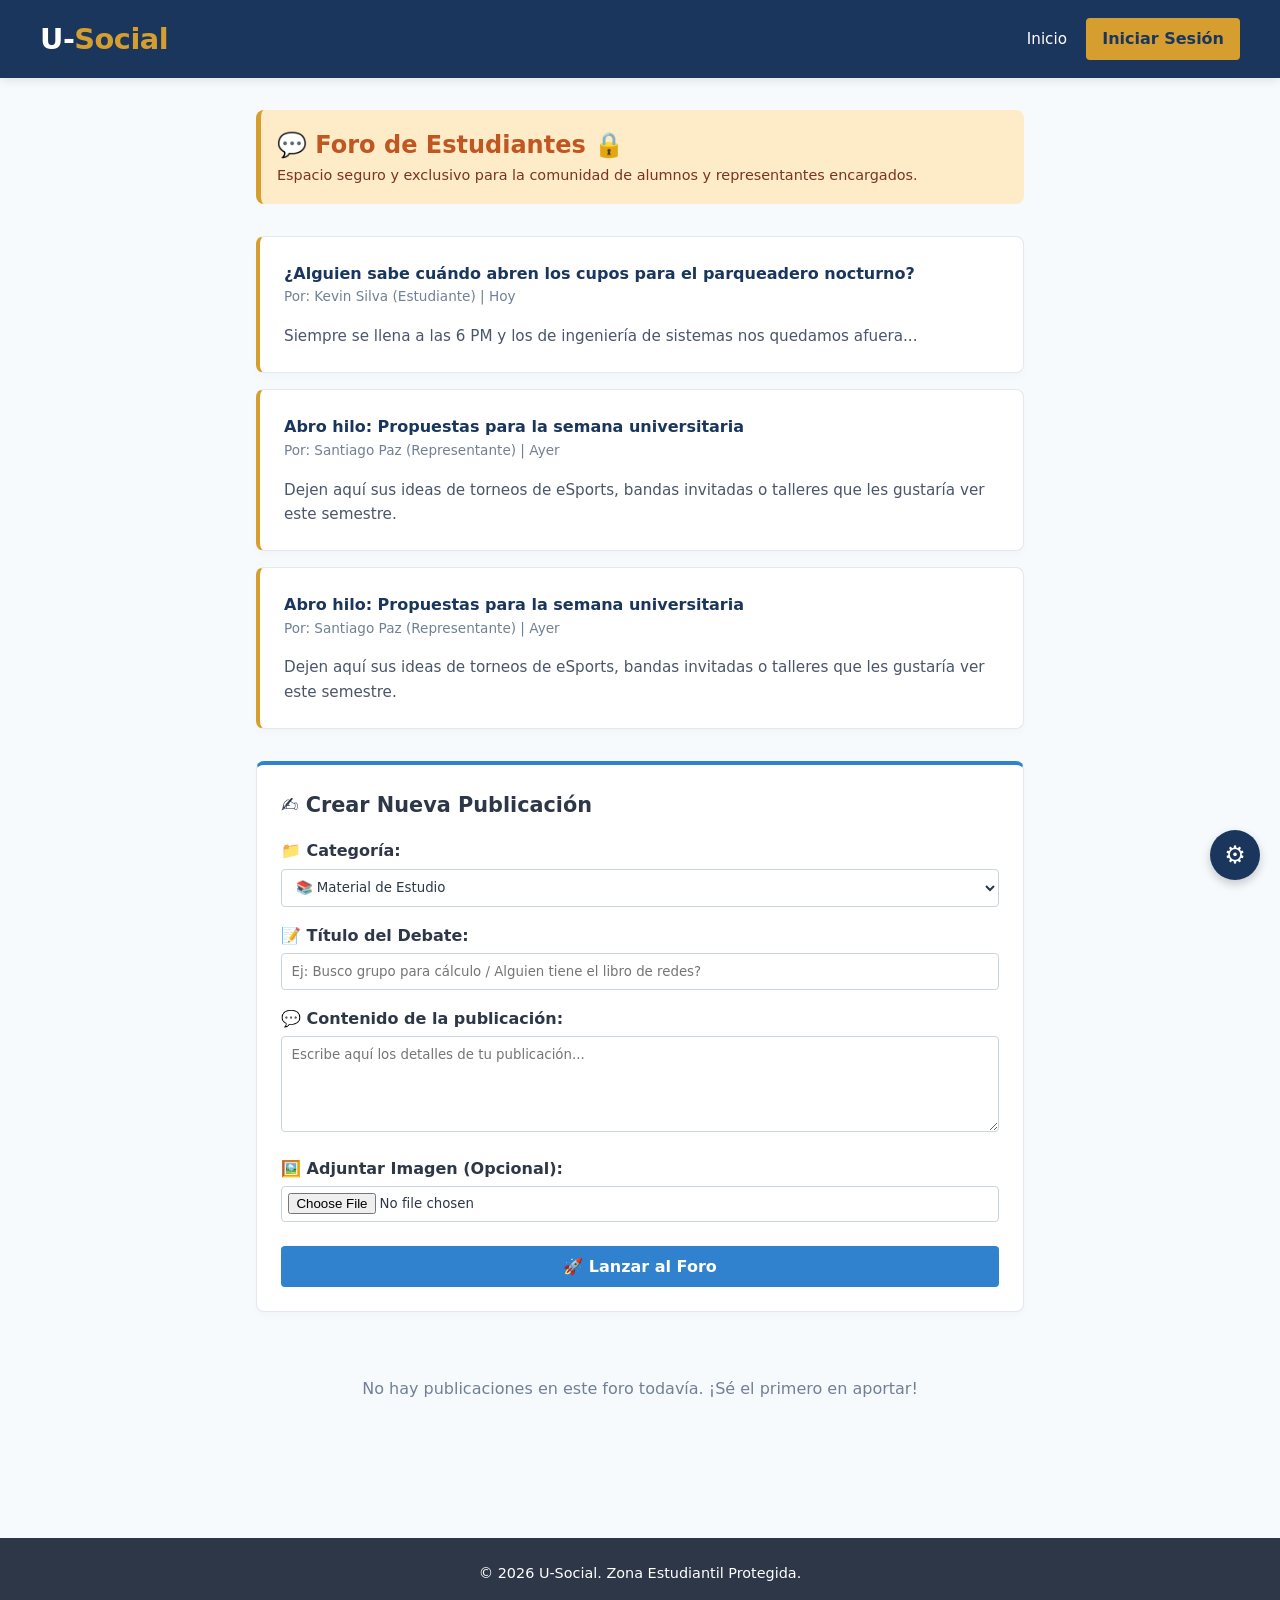
==== pages/foro-estudiantes.html @ 72f0b0de "Nuevo repositorio. Proyecto final" ====
<!DOCTYPE html>
<html lang="es">
<head>
    <meta charset="UTF-8">
    <meta name="viewport" content="width=device-width, initial-scale=1.0">
    <title>U-Social | Foro Estudiantil</title>
    <link rel="stylesheet" href="../css/styles.css">
</head>
<body>

    <!-- MENÚ DE NAVEGACIÓN UNIVERSAL -->
    <header class="header">
        <div class="header-container">
            <h1 class="logo" style="cursor:pointer;" onclick="window.location.href='../index.html'">U-<span>Social</span></h1>
            <nav class="nav">
                <a href="../index.html" class="nav-link">Inicio</a>
                
                <a href="#" onclick="verificarAccesoForo('estudiantes')" class="nav-link">Foro Estudiantes</a>
                <a href="#" onclick="verificarAccesoForo('profesores')" class="nav-link">Foro Profesores</a>
                
                <a href="login.html" id="auth-btn" class="btn-auth">Iniciar Sesión</a>
            </nav>
        </div>
    </header>

    <main class="main-container" style="grid-template-columns: 1fr; max-width: 800px;">
        <section class="section-block">
            <div style="background-color: #feebc8; padding: 1rem; border-radius: 8px; border-left: 5px solid var(--accent); margin-bottom: 2rem;">
                <h2 style="color: #c05621;">💬 Foro de Estudiantes 🔒</h2>
                <p style="font-size: 0.9rem; color: #7b341e;">Espacio seguro y exclusivo para la comunidad de alumnos y representantes encargados.</p>
            </div>

            <div class="card" style="border-left: 4px solid var(--accent);">
                <h4 style="color: var(--primary);">¿Alguien sabe cuándo abren los cupos para el parqueadero nocturno?</h4>
                <p class="card-meta">Por: Kevin Silva (Estudiante) | Hoy</p>
                <p class="card-excerpt">Siempre se llena a las 6 PM y los de ingeniería de sistemas nos quedamos afuera...</p>
            </div>

            <div class="card" style="border-left: 4px solid var(--accent);">
                <h4 style="color: var(--primary);">Abro hilo: Propuestas para la semana universitaria</h4>
                <p class="card-meta">Por: Santiago Paz (Representante) | Ayer</p>
                <p class="card-excerpt">Dejen aquí sus ideas de torneos de eSports, bandas invitadas o talleres que les gustaría ver este semestre.</p>
            </div>
            <div class="card" style="border-left: 4px solid var(--accent);">
                <h4 style="color: rgb(237, 242, 247) !important;" data-original-color="var(--primary)">Abro hilo: Propuestas para la semana universitaria</h4>
                <p class="card-meta">Por: Santiago Paz (Representante) | Ayer</p>
                <p class="card-excerpt">Dejen aquí sus ideas de torneos de eSports, bandas invitadas o talleres que les gustaría ver este semestre.</p>
            </div>

            <div class="card" style="margin-top: 2rem; border-top: 4px solid #3182ce; padding: 1.5rem;">
                <h3 style="margin-bottom: 1rem; font-size: 1.3rem; font-weight: bold;">✍️ Crear Nueva Publicación</h3>
                
                <form id="forum-form">
                    <div style="margin-bottom: 1rem;">
                        <label for="forum-category" style="font-weight: bold; display: block; margin-bottom: 0.3rem;">📁 Categoría:</label>
                        <select id="forum-category" style="width: 100%; padding: 0.6rem; border-radius: 4px; border: 1px solid #cbd5e0; box-sizing: border-box; background: transparent; color: inherit;">
                            <option value="📚 Material de Estudio" style="color: #000;">📚 Material de Estudio</option>
                            <option value="❓ Duda Académica" style="color: #000;">❓ Duda Académica</option>
                            <option value="📢 Anuncio General" style="color: #000;">📢 Anuncio General</option>
                            <option value="☕ Espacio Libre / Café" style="color: #000;">☕ Espacio Libre / Café</option>
                        </select>
                    </div>

                    <div style="margin-bottom: 1rem;">
                        <label for="forum-title" style="font-weight: bold; display: block; margin-bottom: 0.3rem;">📝 Título del Debate:</label>
                        <input type="text" id="forum-title" placeholder="Ej: Busco grupo para cálculo / Alguien tiene el libro de redes?" required style="width: 100%; padding: 0.6rem; border-radius: 4px; border: 1px solid #cbd5e0; box-sizing: border-box; background: transparent; color: inherit;">
                    </div>

                    <div style="margin-bottom: 1rem;">
                        <label for="forum-content" style="font-weight: bold; display: block; margin-bottom: 0.3rem;">💬 Contenido de la publicación:</label>
                        <textarea id="forum-content" rows="5" placeholder="Escribe aquí los detalles de tu publicación..." required style="width: 100%; padding: 0.6rem; border-radius: 4px; border: 1px solid #cbd5e0; box-sizing: border-box; resize: vertical; background: transparent; color: inherit;"></textarea>
                    </div>

                    <div style="margin-bottom: 1.5rem;">
                        <label for="forum-image" style="font-weight: bold; display: block; margin-bottom: 0.3rem;">🖼️ Adjuntar Imagen (Opcional):</label>
                        <input type="file" id="forum-image" accept="image/*" style="width: 100%; padding: 0.4rem; border: 1px solid #cbd5e0; border-radius: 4px; background: transparent; color: inherit;">
                    </div>

                    <button type="submit" style="background-color: #3182ce; color: white; padding: 0.7rem 1.5rem; border: none; border-radius: 4px; font-weight: bold; cursor: pointer; width: 100%; font-size: 1rem;">🚀 Lanzar al Foro</button>
                </form>
            </div>

            <div id="forum-posts" style="margin-top: 2rem;"></div>
        </section>
    </main>

    <footer class="footer">
        <p>&copy; 2026 U-Social. Zona Estudiantil Protegida.</p>
    </footer>

    <script src="../js/main.js"></script>
    <script src="../js/foros.js"></script>
    <script src="../js/custom.js"></script> 
</body>
</html>
---- css/styles.css ----
/* ==========================================================================
   1. VARIABLES DE DISEÑO (Para cambiar colores y fuentes de toda la app rápido)
   ========================================================================== */
:root {
    --primary: #1a365d;       /* Azul Universitario Principal */
    --accent: #d69e2e;        /* Dorado/Amarillo para detalles y botones */
    --dark: #2d3748;          /* Color del texto principal */
    --light: #f7fafc;         /* Color de fondo de la aplicación */
    --white: #ffffff;
    --gray: #e2e8f0;          /* Gris claro para bordes y separadores */
    
    /* Colores temáticos para las secciones */
    --color-global: #e53e3e;   /* Rojo */
    --color-facultad: #3182ce; /* Azul */
    --color-deporte: #38a169;  /* Verde */
    --color-cultura: #805ad5;  /* Morado */
}

/* ==========================================================================
   2. RESETEO BÁSICO & CONFIGURACIÓN GLOBAL
   ========================================================================== */
* {
    margin: 0;
    padding: 0;
    box-sizing: border-box;
    font-family: 'Segoe UI', system-ui, -apple-system, sans-serif;
}

body {
    background-color: var(--light);
    color: var(--dark);
    line-height: 1.6;
}

/* ==========================================================================
   3. BARRA DE NAVEGACIÓN (HEADER & NAVBAR)
   ========================================================================== */
.header {
    background-color: var(--primary);
    color: var(--white);
    padding: 1rem 2rem;
    position: sticky;
    top: 0;
    z-index: 100;
    box-shadow: 0 2px 10px rgba(0,0,0,0.1);
}

.header-container {
    max-width: 1200px;
    margin: 0 auto;
    display: flex;
    justify-content: space-between;
    align-items: center;
}

.logo {
    font-size: 1.8rem;
    font-weight: 800;
    letter-spacing: -0.5px;
}

.logo span {
    color: var(--accent);
}

.nav {
    display: flex;
    align-items: center;
    gap: 1.2rem;
}

.nav-link {
    color: var(--white);
    text-decoration: none;
    font-weight: 500;
    font-size: 0.95rem;
    transition: color 0.3s ease;
}

.nav-link:hover {
    color: var(--accent);
}

/* Botón Dinámico de Autenticación / Perfil */
.btn-auth {
    background-color: var(--accent);
    color: var(--primary);
    padding: 0.5rem 1rem;
    border-radius: 4px;
    text-decoration: none;
    font-weight: 600;
    transition: transform 0.2s ease, background-color 0.2s ease;
}

.btn-auth:hover {
    transform: scale(1.05);
    background-color: #ecc94b;
}

/* ==========================================================================
   4. DISTRIBUCIÓN PRINCIPAL (GRID DEL PERIÓDICO)
   ========================================================================== */
.main-container {
    max-width: 1200px;
    margin: 2rem auto;
    padding: 0 1rem;
    display: grid;
    grid-template-columns: 3fr 1fr; /* 3 partes para contenido, 1 para barra lateral */
    gap: 2rem;
}

.section-block {
    margin-bottom: 2.5rem;
}

.block-title {
    font-size: 1.4rem;
    border-bottom: 3px solid var(--primary);
    padding-bottom: 0.3rem;
    margin-bottom: 1.2rem;
    color: var(--primary);
    font-weight: 700;
}

/* ==========================================================================
   5. TARJETAS DE NOTICIAS & PUBLICACIONES (CARDS)
   ========================================================================== */
.card {
    background: var(--white);
    padding: 1.5rem;
    border-radius: 8px;
    box-shadow: 0 4px 6px rgba(0,0,0,0.02);
    border: 1px solid var(--gray);
    margin-bottom: 1rem;
}

.main-card {
    border-top: 5px solid var(--color-global);
}

/* Sub-cuadrícula para bloques secundarios (Deportes, Facultades, etc.) */
.secondary-grid {
    display: grid;
    grid-template-columns: 1fr 1fr;
    gap: 1.5rem;
}

/* Etiquetas (Badges) de categorías */
.tag {
    display: inline-block;
    color: var(--white);
    font-size: 0.75rem;
    padding: 0.2rem 0.6rem;
    border-radius: 4px;
    font-weight: bold;
    margin-bottom: 0.8rem;
    text-transform: uppercase;
}
.tag-global { background-color: var(--color-global); }
.tag-facultad { background-color: var(--color-facultad); }
.tag-deporte { background-color: var(--color-deporte); }
.tag-cultura { background-color: var(--color-cultura); }

.card-title {
    margin-bottom: 0.5rem;
    color: #1a202c;
    font-size: 1.25rem;
}

.card-meta {
    font-size: 0.85rem;
    color: #718096;
    margin-bottom: 1rem;
}

.card-excerpt {
    color: #4a5568;
    font-size: 0.95rem;
}

/* ==========================================================================
   6. BARRA LATERAL (SIDEBAR) & TARJETAS DE USUARIO
   ========================================================================== */
.sidebar {
    background-color: var(--white);
    padding: 1.5rem;
    border-radius: 8px;
    border: 1px solid var(--gray);
    height: fit-content;
}

.sidebar-title {
    border-bottom: 2px solid var(--primary);
    padding-bottom: 0.5rem;
    margin-bottom: 1.5rem;
    font-size: 1.2rem;
}

/* Tarjeta miniatura de perfil (Estilo Red Social) */
.profile-preview-card {
    display: flex;
    gap: 1rem;
    margin-bottom: 1.5rem;
    padding-bottom: 1.5rem;
    border-bottom: 1px solid var(--gray);
}

.profile-preview-card:last-child {
    border-bottom: none;
    margin-bottom: 0;
}

.avatar-mini {
    width: 45px;
    height: 45px;
    border-radius: 50%;
    color: var(--white);
    display: flex;
    justify-content: center;
    align-items: center;
    font-weight: bold;
    font-size: 1rem;
    flex-shrink: 0;
    box-shadow: 0 2px 5px rgba(0,0,0,0.1);
}

.profile-info h5 {
    color: #1a202c;
    font-size: 1rem;
    font-weight: 600;
}

/* Etiquetas por tipo de usuario */
.user-badge {
    font-size: 0.72rem;
    font-weight: bold;
    display: inline-block;
    padding: 0.1rem 0.4rem;
    border-radius: 4px;
    margin: 0.2rem 0 0.5rem 0;
}
.badge-rep { background-color: #fef3c7; color: #d97706; }
.badge-dean { background-color: #e0e7ff; color: #4338ca; }
.badge-student { background-color: #e1f5fe; color: #0288d1; }
.badge-teacher { background-color: #e8f5e9; color: #2e7d32; }

.comment-text {
    font-size: 0.85rem;
    font-style: italic;
    color: #4a5568;
}

/* ==========================================================================
   7. PIE DE PÁGINA (FOOTER)
   ========================================================================== */
.footer {
    background-color: var(--dark);
    color: var(--white);
    text-align: center;
    padding: 1.5rem;
    margin-top: 4rem;
    font-size: 0.9rem;
}

/* ==========================================================================
   8. 📱 DISEÑO RESPONSIVO (MEDIA QUERIES)
   ========================================================================== */
@media (max-width: 768px) {
    /* El diseño de dos columnas pasa a una sola columna */
    .main-container {
        grid-template-columns: 1fr;
        margin: 1rem auto;
    }
    
    /* Las rejillas secundarias se colapsan verticalmente */
    .secondary-grid {
        grid-template-columns: 1fr;
        gap: 1rem;
    }

    /* El menú de navegación se centra y se ajusta a pantallas táctiles */
    .header-container {
        flex-direction: column;
        gap: 1rem;
    }
    
    .nav {
        flex-wrap: wrap;
        justify-content: center;
        gap: 0.8rem;
    }
    
    .logo {
        font-size: 1.6rem;
    }
}

/* ==========================================================================
/* ACCESIBILIDAD Y PERSONALIZACIÓN GLOBAL (FINAL ACTUALIZADO)
/* ========================================================================== */

body.font-arial, body.font-arial * { 
    font-family: 'Arial', 'Helvetica Neue', Helvetica, sans-serif !important; 
}

body.font-comic, body.font-comic * { 
    font-family: 'Comic Sans MS', 'Chalkboard SE', 'Comic Neue', cursive !important; 
}

body.font-times, body.font-times * { 
    font-family: 'Times New Roman', Times, Baskerville, Georgia, serif !important; 
}

body.mode-dyslexic, body.mode-dyslexic * {
    font-family: 'Comic Sans MS', 'Comic Neue', sans-serif !important;
    letter-spacing: 0.15ch !important;
    word-spacing: 1.25ex !important;
    line-height: 1.8 !important;
}

/* Panel de Accesibilidad Flotante */
.accessibility-panel {
    position: fixed;
    bottom: 20px;
    right: 20px;
    background: var(--white);
    border: 2px solid var(--primary);
    border-radius: 8px;
    padding: 1rem;
    box-shadow: 0 4px 20px rgba(0,0,0,0.15);
    z-index: 9999;
    max-width: 250px;
    display: none;
}

.accessibility-toggle {
    position: fixed;
    bottom: 20px;
    right: 20px;
    background: var(--primary);
    color: white;
    width: 50px;
    height: 50px;
    border-radius: 50%;
    display: flex;
    justify-content: center;
    align-items: center;
    font-size: 1.5rem;
    cursor: pointer;
    box-shadow: 0 4px 10px rgba(0,0,0,0.2);
    z-index: 10000;
    transition: transform 0.3s;
}

.accessibility-toggle:hover { transform: scale(1.1); }
.panel-close { float: right; cursor: pointer; font-weight: bold; color: #e53e3e; }
.panel-section { margin-bottom: 1rem; }
.panel-section h4 { margin-bottom: 0.3rem; color: var(--primary); font-size: 0.9rem; }
.panel-select { width: 100%; padding: 0.4rem; border-radius: 4px; border: 1px solid var(--gray); }

.switch-btn {
    background: var(--light);
    border: 1px solid var(--gray);
    padding: 0.5rem;
    width: 100%;
    border-radius: 4px;
    cursor: pointer;
    font-weight: bold;
}
.switch-btn.active {
    background: #38a169;
    color: white;
}
/* --- Control de Tamaños de Texto Reales --- */
body.size-small { font-size: 0.85em !important; }
body { font-size: 1em; transition: font-size 0.15s ease; } /* Tamaño base normal */
body.size-large { font-size: 1.2em !important; }

/* ==========================================================================
   TEMA OSCURO PREMIUM (AL FINAL DEL ARCHIVO)
   ========================================================================== */
body.theme-dark {
    background-color: #121824 !important;
    color: #f7fafc !important;
}

/* Encabezado / Barra de Navegación */
body.theme-dark .header {
    background: #1a202c !important;
    border-bottom: 2px solid #2d3748 !important;
    box-shadow: 0 4px 6px -1px rgba(0, 0, 0, 0.2) !important;
}

body.theme-dark .nav-link {
    color: #e2e8f0 !important;
}

body.theme-dark .nav-link:hover {
    color: #4fd1c5 !important;
}

/* Tarjetas, Cajas Laterales y Paneles */
body.theme-dark .card, 
body.theme-dark .sidebar-box, 
body.theme-dark .accessibility-panel { 
    background: #1a202c !important; 
    color: #f7fafc !important;
    border-color: #2d3748 !important;
    box-shadow: 0 4px 12px rgba(0, 0, 0, 0.3) !important;
}

/* Textos secundarios y metadatos */
body.theme-dark p, 
body.theme-dark .card-excerpt, 
body.theme-dark .card-meta,
body.theme-dark .block-title { 
    color: #cbd5e0 !important; 
}

/* Entradas de texto, áreas de texto y selectores */
body.theme-dark input, 
body.theme-dark textarea, 
body.theme-dark select,
body.theme-dark .panel-select {
    background: #2d3748 !important;
    color: #ffffff !important;
    border: 1px solid #4a5568 !important;
}

body.theme-dark input::placeholder, 
body.theme-dark textarea::placeholder {
    color: #a0aec0 !important;
}

/* Ajustes especiales para el panel de configuración dentro del Modo Oscuro */
body.theme-dark .accessibility-panel h3,
body.theme-dark .accessibility-panel h4 {
    color: #4fd1c5 !important;
}

body.theme-dark .switch-btn {
    background: #2d3748 !important;
    color: #edf2f7 !important;
    border-color: #4a5568 !important;
}

body.theme-dark .switch-btn.active {
    background: #38a169 !important;
    color: white !important;
}
/* ==========================================================================
   REFUERZO ULTRA PARA FOROS Y TEXTOS REBELDES EN MODO OSCURO
   ========================================================================== */
body.theme-dark h1, 
body.theme-dark h2, 
body.theme-dark h3, 
body.theme-dark h4, 
body.theme-dark h5, 
body.theme-dark h6 {
    color: #ffffff !important; /* Blanquea todos los títulos de raíz */
}

/* Forzar que los textos de las tarjetas del foro y sus metadatos se vean claros */
body.theme-dark .forum-post,
body.theme-dark .reply-box,
body.theme-dark .topic-meta,
body.theme-dark span,
body.theme-dark small {
    color: #e2e8f0 !important;
}

/* Si tienes enlaces o textos de "Publicado por:" en gris oscuro, esto los rescata */
body.theme-dark .card-meta, 
body.theme-dark [style*="color"] {
    /* Detecta si algún elemento traía color gris oscuro por línea y lo suaviza */
    color: #cbd5e0 !important; 
}

/* Asegurar que las cajas de texto donde escribes en el foro no tengan letras oscuras */
body.theme-dark form input,
body.theme-dark form textarea,
body.theme-dark form select {
    color: #ffffff !important;
    background-color: #2d3748 !important;
}

/* Corrección de etiquetas de rol dentro del foro si se quedan oscuras */
body.theme-dark .user-badge {
    color: #ffffff !important;
    text-shadow: 1px 1px 2px rgba(0,0,0,0.5);
}
/* ==========================================================================
   ¡SOLUCIÓN DEFINITIVA! APAGÓN DE FONDOS REBELDES EN LOS FOROS
   ========================================================================== */

/* Oscurece el contenedor principal del foro, la sección de debates y los artículos */
body.theme-dark .forum-container,
body.theme-dark .forum-main,
body.theme-dark .forum-post,
body.theme-dark .forum-box,
body.theme-dark article,
body.theme-dark .card {
    background-color: #1a202c !important; /* Gris oscuro idéntico al fondo premium */
    border: 1px solid #2d3748 !important;   /* Borde sutil para que no se pegue todo */
    box-shadow: 0 4px 6px rgba(0, 0, 0, 0.2) !important;
}

/* Oscurece el fondo del formulario donde se crean los nuevos temas */
body.theme-dark .forum-form-container,
body.theme-dark #forum-form,
body.theme-dark .create-post-box {
    background-color: #1a202c !important;
    border-color: #2d3748 !important;
}

/* Si usaste listas ordenadas o desordenadas para los temas del foro */
body.theme-dark .forum-list,
body.theme-dark .forum-item {
    background-color: #1a202c !important;
    border-bottom: 1px solid #2d3748 !important;
}

/* Asegurar que el área de visualización general del foro no herede fondos claros */
body.theme-dark main,
body.theme-dark .wrapper {
    background-color: #121824 !important;
}
/* ==========================================================================
   ¡APAGÓN TOTAL DE ESPECIFICIDAD! (Fuerza bruta para fondos rebeldes)
   ========================================================================== */

/* Buscamos la etiqueta principal de contenido y obligamos a TODOS sus elementos 
   hijos directos e indirectos a soltar el fondo claro */
body.theme-dark main *, 
body.theme-dark #main-content *,
body.theme-dark .container *,
body.theme-dark .wrapper * {
    /* Si el elemento tenía un fondo blanco o gris muy claro, lo obligamos a oscurecerse */
    background-color: #1a202c !important;
}

/* Evitamos que los botones, etiquetas de rol o inputs se rompan con la regla anterior */
body.theme-dark button,
body.theme-dark .btn,
body.theme-dark input,
body.theme-dark select,
body.theme-dark textarea,
body.theme-dark .accessibility-panel,
body.theme-dark .accessibility-toggle {
    /* Mantiene sus colores específicos de control */
    background-color: initial; 
}

/* Si tu fondo del foro usa variables CSS, las saboteamos aquí mismo */
body.theme-dark {
    --white: #1a202c !important;
    --light: #121824 !important;
    --background: #121824 !important;
}


/* ==========================================================================
   🚨 PARCHES DE COMPATIBILIDAD CON EL MOTOR DINÁMICO (FOROS & PERFILES)
   ========================================================================== */

/* 1. Corrección para los textos e inputs dinámicos en Modo Oscuro */
body.theme-dark select option,
body.theme-dark .panel-select option {
    background-color: #1a202c !important;
    color: #edf2f7 !important;
}

/* 2. Protección para la jerarquía visual de comentarios (Respuestas) */
body.theme-dark .comments-list div,
body.theme-dark main .comments-list > div {
    background-color: #2d3748 !important; /* Gris intermedio para resaltar el comentario */
    border-left: 3px solid #4a5568 !important;
    color: #edf2f7 !important;
}

body.theme-warm .comments-list div,
body.theme-warm main .comments-list > div {
    background-color: #f3e9dc !important; /* Sepia suave para el comentario */
    border-left: 3px solid #c5a880 !important;
    color: #4a2c11 !important;
}

/* 3. Mantener el color rojo de peligro en los botones de borrado dinámicos */
body.theme-dark .btn-delete,
body.theme-dark .btn-delete-post,
body.theme-dark main .btn-delete,
body.theme-dark main .btn-delete-post {
    color: #fc8181 !important; /* Rojo claro/pastel muy visible sobre fondo oscuro */
}

body.theme-warm .btn-delete,
body.theme-warm .btn-delete-post,
body.theme-warm main .btn-delete,
body.theme-warm main .btn-delete-post {
    color: #9b2c2c !important; /* Rojo ladrillo oscuro de alta legibilidad sobre sepia */
}

/* 4. Estilos adicionales para los inputs multimedia del perfil */
.news-form input[type="file"] {
    color: inherit;
    font-size: 0.85rem;
}
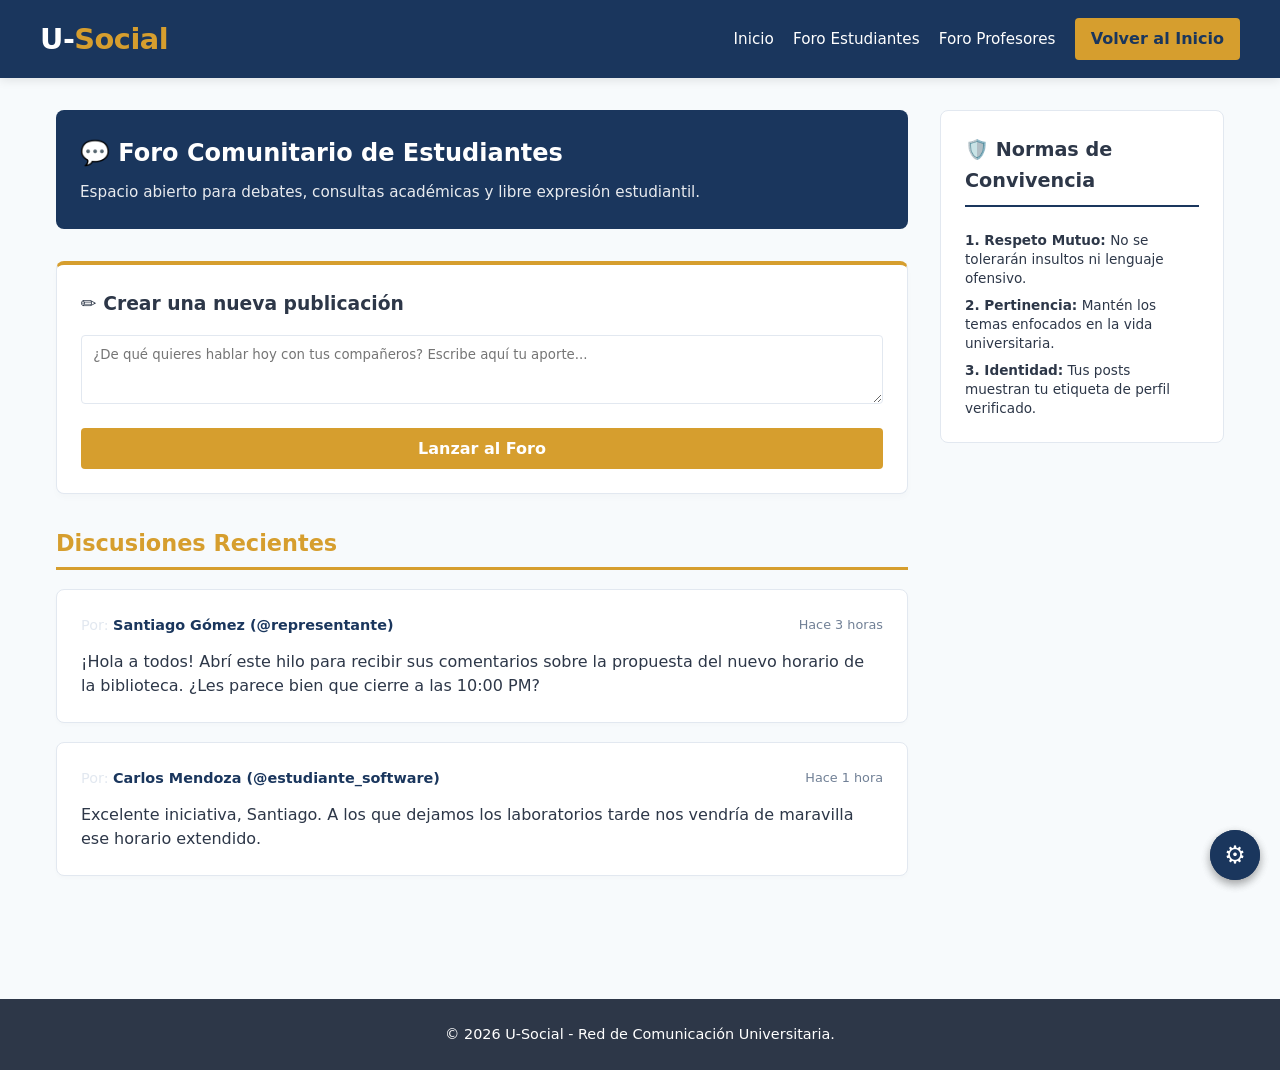
==== commit a9e7bdf5: "actyalización" ====
--- a/pages/foro-estudiantes.html
+++ b/pages/foro-estudiantes.html
@@ -3,93 +3,203 @@
 <head>
     <meta charset="UTF-8">
     <meta name="viewport" content="width=device-width, initial-scale=1.0">
-    <title>U-Social | Foro Estudiantil</title>
-    <link rel="stylesheet" href="../css/styles.css">
+    <title>U-Social | Foro Estudiantes</title>
+    <link rel="stylesheet" href="../css/styles.css"> <!-- Ajusta la ruta si está en la raíz -->
 </head>
 <body>
 
-    <!-- MENÚ DE NAVEGACIÓN UNIVERSAL -->
     <header class="header">
         <div class="header-container">
             <h1 class="logo" style="cursor:pointer;" onclick="window.location.href='../index.html'">U-<span>Social</span></h1>
             <nav class="nav">
                 <a href="../index.html" class="nav-link">Inicio</a>
-                
-                <a href="#" onclick="verificarAccesoForo('estudiantes')" class="nav-link">Foro Estudiantes</a>
-                <a href="#" onclick="verificarAccesoForo('profesores')" class="nav-link">Foro Profesores</a>
-                
-                <a href="login.html" id="auth-btn" class="btn-auth">Iniciar Sesión</a>
+                <a href="foro_estudiantes.html" class="nav-link active">Foro Estudiantes</a>
+                <a href="#" onclick="alert('Área restringida para docentes.'); return false;" class="nav-link">Foro Profesores</a>
+                <a href="../index.html" class="btn-auth">Volver al Inicio</a>
             </nav>
         </div>
     </header>
 
-    <main class="main-container" style="grid-template-columns: 1fr; max-width: 800px;">
+    <main class="main-container" id="vista-inicio-dashboard" style="margin-top: 2rem;">
+        
+        <!-- COLUMNA DEL CONTENIDO DEL FORO -->
         <section class="section-block">
-            <div style="background-color: #feebc8; padding: 1rem; border-radius: 8px; border-left: 5px solid var(--accent); margin-bottom: 2rem;">
-                <h2 style="color: #c05621;">💬 Foro de Estudiantes 🔒</h2>
-                <p style="font-size: 0.9rem; color: #7b341e;">Espacio seguro y exclusivo para la comunidad de alumnos y representantes encargados.</p>
+            <div style="background: var(--primary); color: white; padding: 1.5rem; border-radius: 8px; margin-bottom: 2rem;">
+                <h2 style="margin: 0; font-weight: 800;">💬 Foro Comunitario de Estudiantes</h2>
+                <p style="margin: 0.5rem 0 0 0; opacity: 0.9; font-size: 0.95rem;">Espacio abierto para debates, consultas académicas y libre expresión estudiantil.</p>
             </div>
 
-            <div class="card" style="border-left: 4px solid var(--accent);">
-                <h4 style="color: var(--primary);">¿Alguien sabe cuándo abren los cupos para el parqueadero nocturno?</h4>
-                <p class="card-meta">Por: Kevin Silva (Estudiante) | Hoy</p>
-                <p class="card-excerpt">Siempre se llena a las 6 PM y los de ingeniería de sistemas nos quedamos afuera...</p>
+            <!-- CAJA PARA CREAR UN NUEVO POST EN EL FORO -->
+            <div class="card" style="margin-bottom: 2rem; background: var(--white); padding: 1.5rem; border-radius: 8px; border-top: 4px solid var(--accent);">
+                <h3 style="margin-top: 0; margin-bottom: 1rem; font-weight: 700; color: inherit;">✏️ Crear una nueva publicación</h3>
+                <div class="news-form">
+                    <div style="margin-bottom: 1rem;">
+                        <textarea id="foro-post-content" placeholder="¿De qué quieres hablar hoy con tus compañeros? Escribe aquí tu aporte..." rows="3" style="width:100%; padding:0.7rem; border-radius:4px; border:1px solid var(--gray); background: transparent; color: inherit; resize:vertical; font-family: inherit;"></textarea>
+                    </div>
+                    <button type="button" onclick="publicarEnForoEstudiantes(event)" style="width:100%; background: var(--accent); color:white; padding:0.7rem; font-size:1rem; border:none; border-radius:4px; font-weight:bold; cursor:pointer;">Lanzar al Foro</button>
+                </div>
             </div>
 
-            <div class="card" style="border-left: 4px solid var(--accent);">
-                <h4 style="color: var(--primary);">Abro hilo: Propuestas para la semana universitaria</h4>
-                <p class="card-meta">Por: Santiago Paz (Representante) | Ayer</p>
-                <p class="card-excerpt">Dejen aquí sus ideas de torneos de eSports, bandas invitadas o talleres que les gustaría ver este semestre.</p>
+            <!-- CONTENEDOR DEL HILO DEL FORO -->
+            <h3 class="block-title" style="border-bottom-color: var(--accent); color: var(--accent);">
+                Discusiones Recientes
+            </h3>
+            
+            <div id="foro-posts-container"></div>
+        </section>
+
+        <!-- BARRA LATERAL DEL FORO -->
+        <aside class="sidebar">
+            <h4 class="sidebar-title">🛡️ Normas de Convivencia</h4>
+            <div class="card-excerpt" style="font-size: 0.85rem; color: inherit; line-height: 1.4;">
+                <p style="margin-bottom: 0.5rem;"><strong>1. Respeto Mutuo:</strong> No se tolerarán insultos ni lenguaje ofensivo.</p>
+                <p style="margin-bottom: 0.5rem;"><strong>2. Pertinencia:</strong> Mantén los temas enfocados en la vida universitaria.</p>
+                <p style="margin-bottom: 0rem;"><strong>3. Identidad:</strong> Tus posts muestran tu etiqueta de perfil verificado.</p>
             </div>
-            <div class="card" style="border-left: 4px solid var(--accent);">
-                <h4 style="color: rgb(237, 242, 247) !important;" data-original-color="var(--primary)">Abro hilo: Propuestas para la semana universitaria</h4>
-                <p class="card-meta">Por: Santiago Paz (Representante) | Ayer</p>
-                <p class="card-excerpt">Dejen aquí sus ideas de torneos de eSports, bandas invitadas o talleres que les gustaría ver este semestre.</p>
-            </div>
-
-            <div class="card" style="margin-top: 2rem; border-top: 4px solid #3182ce; padding: 1.5rem;">
-                <h3 style="margin-bottom: 1rem; font-size: 1.3rem; font-weight: bold;">✍️ Crear Nueva Publicación</h3>
-                
-                <form id="forum-form">
-                    <div style="margin-bottom: 1rem;">
-                        <label for="forum-category" style="font-weight: bold; display: block; margin-bottom: 0.3rem;">📁 Categoría:</label>
-                        <select id="forum-category" style="width: 100%; padding: 0.6rem; border-radius: 4px; border: 1px solid #cbd5e0; box-sizing: border-box; background: transparent; color: inherit;">
-                            <option value="📚 Material de Estudio" style="color: #000;">📚 Material de Estudio</option>
-                            <option value="❓ Duda Académica" style="color: #000;">❓ Duda Académica</option>
-                            <option value="📢 Anuncio General" style="color: #000;">📢 Anuncio General</option>
-                            <option value="☕ Espacio Libre / Café" style="color: #000;">☕ Espacio Libre / Café</option>
-                        </select>
-                    </div>
-
-                    <div style="margin-bottom: 1rem;">
-                        <label for="forum-title" style="font-weight: bold; display: block; margin-bottom: 0.3rem;">📝 Título del Debate:</label>
-                        <input type="text" id="forum-title" placeholder="Ej: Busco grupo para cálculo / Alguien tiene el libro de redes?" required style="width: 100%; padding: 0.6rem; border-radius: 4px; border: 1px solid #cbd5e0; box-sizing: border-box; background: transparent; color: inherit;">
-                    </div>
-
-                    <div style="margin-bottom: 1rem;">
-                        <label for="forum-content" style="font-weight: bold; display: block; margin-bottom: 0.3rem;">💬 Contenido de la publicación:</label>
-                        <textarea id="forum-content" rows="5" placeholder="Escribe aquí los detalles de tu publicación..." required style="width: 100%; padding: 0.6rem; border-radius: 4px; border: 1px solid #cbd5e0; box-sizing: border-box; resize: vertical; background: transparent; color: inherit;"></textarea>
-                    </div>
-
-                    <div style="margin-bottom: 1.5rem;">
-                        <label for="forum-image" style="font-weight: bold; display: block; margin-bottom: 0.3rem;">🖼️ Adjuntar Imagen (Opcional):</label>
-                        <input type="file" id="forum-image" accept="image/*" style="width: 100%; padding: 0.4rem; border: 1px solid #cbd5e0; border-radius: 4px; background: transparent; color: inherit;">
-                    </div>
-
-                    <button type="submit" style="background-color: #3182ce; color: white; padding: 0.7rem 1.5rem; border: none; border-radius: 4px; font-weight: bold; cursor: pointer; width: 100%; font-size: 1rem;">🚀 Lanzar al Foro</button>
-                </form>
-            </div>
-
-            <div id="forum-posts" style="margin-top: 2rem;"></div>
-        </section>
+        </aside>
     </main>
 
+    <!-- PANEL DE ACCESIBILIDAD MANTENIDO PARA EL MODO OSCURO -->
+    <div class="accessibility-toggle" id="acc-toggle" onclick="toggleAccessibilityPanel()">⚙️</div>
+    <div class="accessibility-panel" id="acc-panel">
+        <span class="panel-close" onclick="toggleAccessibilityPanel()">✕</span>
+        <h3 style="font-size: 1.1rem; margin-bottom: 1rem; font-weight: 700;">Accesibilidad</h3>
+        <div class="panel-section">
+            <h4>Paleta de Colores</h4>
+            <select id="theme-select" class="panel-select" onchange="changeTheme(this.value)">
+                <option value="light">☀️ Modo Claro</option>
+                <option value="dark">🌑 Modo Oscuro Premium</option>
+                <option value="warm">🍂 Modo Lectura Cálido</option>
+            </select>
+        </div>
+    </div>
+
     <footer class="footer">
-        <p>&copy; 2026 U-Social. Zona Estudiantil Protegida.</p>
+        <p>© 2026 U-Social - Red de Comunicación Universitaria.</p>
     </footer>
 
+    <!-- LLAMADOS GLOBALES -->
     <script src="../js/main.js"></script>
-    <script src="../js/foros.js"></script>
-    <script src="../js/custom.js"></script> 
+    <script src="../js/custom.js"></script>
+
+    <!-- MOTOR DINÁMICO DEL FORO ASOCIADO A PERFILES -->
+    <script>
+    document.addEventListener("DOMContentLoaded", () => {
+        let usuarioSesion = null;
+        try {
+            const stored = localStorage.getItem("usuarioSesion");
+            if (stored) usuarioSesion = JSON.parse(stored);
+        } catch(e) { console.error("Error al verificar sesión en foro:", e); }
+
+        const container = document.getElementById("foro-posts-container");
+
+        // Publicaciones de ejemplo iniciales (Para que el foro no se vea vacío)
+        const postsPredeterminados = [
+            {
+                id: 501,
+                username: "representante",
+                autorNombre: "Santiago Gómez",
+                contenido: "¡Hola a todos! Abrí este hilo para recibir sus comentarios sobre la propuesta del nuevo horario de la biblioteca. ¿Les parece bien que cierre a las 10:00 PM?",
+                fecha: "Hace 3 horas"
+            },
+            {
+                id: 502,
+                username: "estudiante_software",
+                autorNombre: "Carlos Mendoza",
+                contenido: "Excelente iniciativa, Santiago. A los que dejamos los laboratorios tarde nos vendría de maravilla ese horario extendido.",
+                fecha: "Hace 1 hora"
+            }
+        ];
+
+        // Inicializar la base de datos del foro en localStorage si no existe
+        let postsForoEstudiantes = JSON.parse(localStorage.getItem("posts_foro_estudiantes"));
+        if (!postsForoEstudiantes || !Array.isArray(postsForoEstudiantes)) {
+            postsForoEstudiantes = postsPredeterminados;
+            localStorage.setItem("posts_foro_estudiantes", JSON.stringify(postsForoEstudiantes));
+        }
+
+        // FUNCIÓN CLAVE: RENDERIZAR E INYECTAR LOS ENLACES A PERFILES
+        window.renderizarPostsForo = () => {
+            if (!container) return;
+            container.innerHTML = "";
+
+            if (postsForoEstudiantes.length === 0) {
+                container.innerHTML = `<p style="text-align:center; padding: 2rem; color: #718096; background: var(--white); border-radius: 8px;">No hay debates abiertos en este momento. ¡Sé el primero en aportar!</p>`;
+                return;
+            }
+
+            postsForoEstudiantes.forEach(p => {
+                // Si el que navega es Administrador o es el dueño del post, puede borrarlo
+                const esAdmin = usuarioSesion && usuarioSesion.rol === "admin";
+                const esDueno = usuarioSesion && (usuarioSesion.username === p.username);
+                const botonBorrar = (esAdmin || esDueno) ? 
+                    `<button onclick="borrarPostForo(${p.id})" style="background:none; border:none; color:#e53e3e; font-weight:bold; cursor:pointer; font-size:0.8rem; padding:0; margin-top:0.8rem; display:block;">🗑️ Eliminar Aporte</button>` : "";
+
+                // Si por alguna razón el post no trae un username asignado, le ponemos uno genérico
+                let aliasUser = p.username || "comunidad_user";
+
+                container.innerHTML += `
+                    <article class="card" style="margin-bottom: 1.2rem; padding: 1.5rem; border-radius: 8px; background: var(--white); box-shadow: 0 2px 4px rgba(0,0,0,0.02);">
+                        <div style="display: flex; justify-content: space-between; align-items: center; margin-bottom: 0.8rem; flex-wrap: wrap; gap: 0.5rem;">
+                            
+                            <!-- 🔥 ENLACE HIPERTEXTUAL DINÁMICO AL PERFIL PÚBLICO -->
+                            <span style="font-size: 0.9rem; color: var(--gray);">
+                                Por: <a href="perfil.html?user=${aliasUser}" style="color: var(--primary); font-weight: bold; text-decoration: none; border-bottom: 1px dashed transparent;" onmouseover="this.style.borderBottomColor='var(--primary)'" onmouseout="this.style.borderBottomColor='transparent'">
+                                    ${p.autorNombre} (@${aliasUser})
+                                </a>
+                            </span>
+                            
+                            <span style="font-size: 0.8rem; color: #718096;">${p.fecha}</span>
+                        </div>
+                        <p style="white-space: pre-wrap; margin: 0; font-size: 1rem; line-height: 1.5; color: inherit;">${p.contenido}</p>
+                        ${botonBorrar}
+                    </article>
+                `;
+            });
+        };
+
+        // ACCIÓN: PUBLICAR NUEVO DEBATE
+        window.publicarEnForoEstudiantes = (e) => {
+            if (e) e.preventDefault();
+            const txt = document.getElementById("foro-post-content");
+            if (!txt || !txt.value.trim()) {
+                alert("No puedes publicar un aporte vacío.");
+                return;
+            }
+
+            // Validar de manera amigable que el usuario tenga sesión iniciada
+            if (!usuarioSesion) {
+                alert("Debes iniciar sesión para participar en el foro.");
+                return;
+            }
+
+            // Construimos el nuevo objeto rescatando el username y el nombre real de la sesión
+            const nuevoAporte = {
+                id: Date.now(),
+                username: usuarioSesion.username || "usuario_anonimo",
+                autorNombre: usuarioSesion.nombre || "Estudiante Integrado",
+                contenido: txt.value.trim(),
+                fecha: "Ahora mismo"
+            };
+
+            postsForoEstudiantes.unshift(nuevoAporte);
+            localStorage.setItem("posts_foro_estudiantes", JSON.stringify(postsForoEstudiantes));
+            
+            txt.value = "";
+            window.renderizarPostsForo();
+        };
+
+        // ACCIÓN: ELIMINAR APORTE
+        window.borrarPostForo = (id) => {
+            if (!confirm("¿Estás seguro de que deseas retirar este aporte del foro?")) return;
+            postsForoEstudiantes = postsForoEstudiantes.filter(p => p.id !== id);
+            localStorage.setItem("posts_foro_estudiantes", JSON.stringify(postsForoEstudiantes));
+            window.renderizarPostsForo();
+        };
+
+        // Renderizado Inicial
+        window.renderizarPostsForo();
+    });
+    </script>
 </body>
 </html>
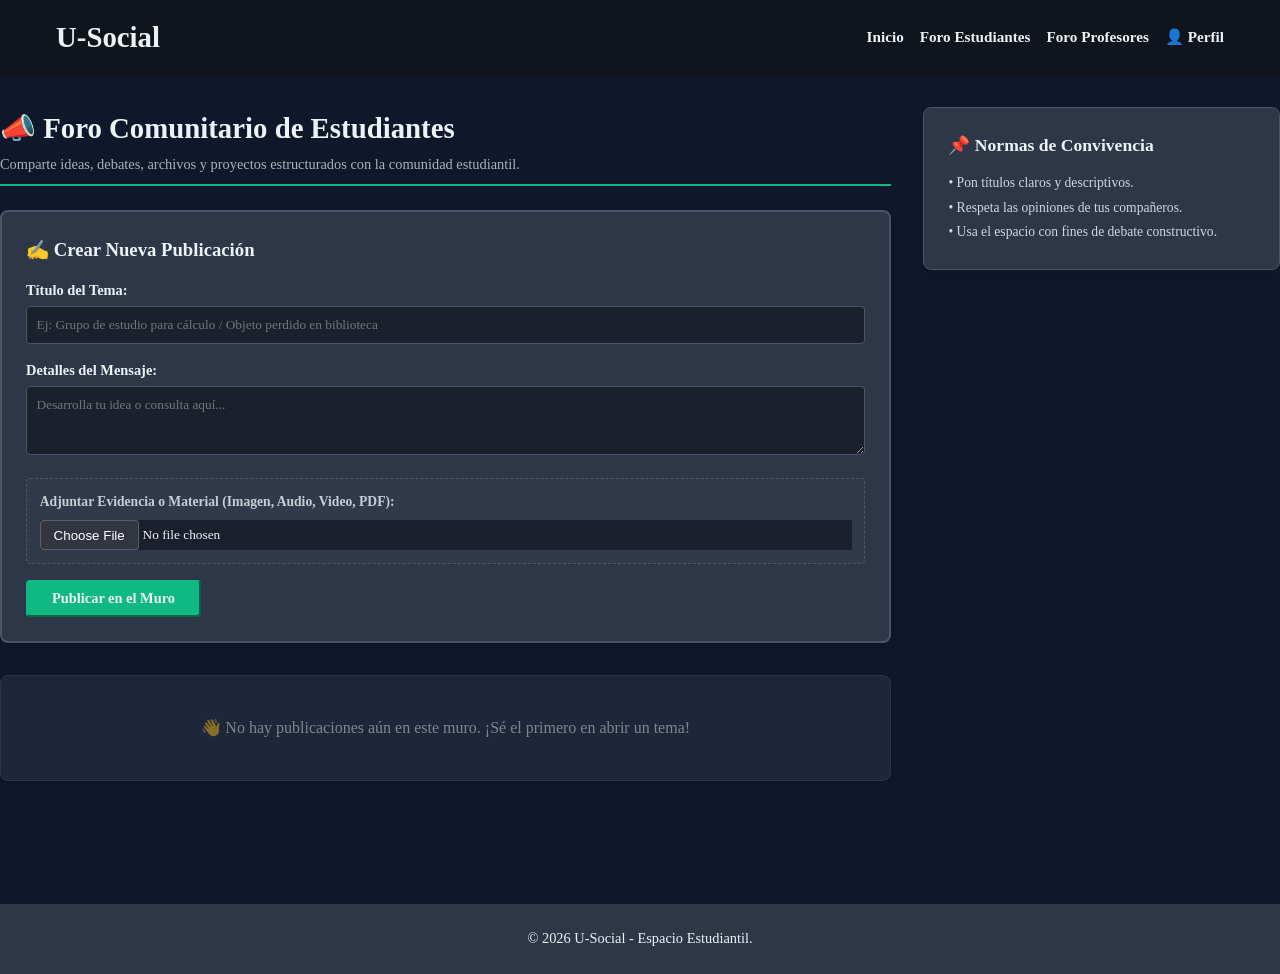
==== commit f5e103b2: "Versión final" ====
--- a/pages/foro-estudiantes.html
+++ b/pages/foro-estudiantes.html
@@ -4,202 +4,268 @@
     <meta charset="UTF-8">
     <meta name="viewport" content="width=device-width, initial-scale=1.0">
     <title>U-Social | Foro Estudiantes</title>
-    <link rel="stylesheet" href="../css/styles.css"> <!-- Ajusta la ruta si está en la raíz -->
+    <link rel="stylesheet" href="../css/styles.css">
+    
+    <style>
+        body.theme-dark {
+            background-color: #0f172a !important;
+            color: #f8fafc !important;
+        }
+        .card.dinamico {
+            background: rgba(255, 255, 255, 0.03) !important;
+            border: 1px solid rgba(255, 255, 255, 0.08) !important;
+            backdrop-filter: blur(8px);
+            transition: transform 0.2s, box-shadow 0.2s;
+        }
+        .card.dinamico:hover {
+            transform: translateY(-2px);
+            box-shadow: 0 4px 12px rgba(0, 0, 0, 0.2);
+        }
+        input[type="file"]::-webkit-file-upload-button {
+            background: rgba(255, 255, 255, 0.1);
+            color: #fff;
+            border: 1px solid rgba(255, 255, 255, 0.2);
+            padding: 0.4rem 0.8rem;
+            border-radius: 4px;
+            cursor: pointer;
+            transition: background 0.2s;
+        }
+        input[type="file"]::-webkit-file-upload-button:hover {
+            background: rgba(255, 255, 255, 0.2);
+        }
+        .btn-debate {
+            display: inline-flex;
+            align-items: center;
+            gap: 6px;
+            background: rgba(16, 185, 129, 0.1);
+            color: var(--primary-color, #10b981);
+            border: 1px solid rgba(16, 185, 129, 0.2);
+            padding: 0.4rem 0.9rem;
+            border-radius: 4px;
+            font-size: 0.85rem;
+            cursor: pointer;
+            font-weight: bold;
+            text-decoration: none;
+            transition: background 0.2s;
+            margin-top: 10px;
+        }
+        .btn-debate:hover {
+            background: rgba(16, 185, 129, 0.2);
+        }
+    </style>
 </head>
-<body>
+<body class="theme-dark font-comic">
 
     <header class="header">
         <div class="header-container">
             <h1 class="logo" style="cursor:pointer;" onclick="window.location.href='../index.html'">U-<span>Social</span></h1>
-            <nav class="nav">
+            <nav class="nav" style="display: flex; align-items: center; gap: 1rem;">
                 <a href="../index.html" class="nav-link">Inicio</a>
-                <a href="foro_estudiantes.html" class="nav-link active">Foro Estudiantes</a>
-                <a href="#" onclick="alert('Área restringida para docentes.'); return false;" class="nav-link">Foro Profesores</a>
-                <a href="../index.html" class="btn-auth">Volver al Inicio</a>
+                <a href="foro-estudiantes.html" class="nav-link active">Foro Estudiantes</a>
+                <a href="#" onclick="redirigirForoProfesores(event);" class="nav-link">Foro Profesores</a>
+                <a href="perfil.html" id="auth-btn" class="nav-link">👤 Perfil</a>
+                
+                <button id="logout-btn" class="btn-auth" onclick="cerrarSesionForo(event)" style="background: #ef4444; border-color: #ef4444; color: white; padding: 0.4rem 1rem; font-size: 0.9rem; cursor: pointer; border-radius: 4px; display: none;">Cerrar Sesión</button>
             </nav>
         </div>
     </header>
 
-    <main class="main-container" id="vista-inicio-dashboard" style="margin-top: 2rem;">
+    <div class="container" style="margin-top: 2rem; display: grid; grid-template-columns: 2.5fr 1fr; gap: 2rem; min-height: 85vh;">
         
-        <!-- COLUMNA DEL CONTENIDO DEL FORO -->
-        <section class="section-block">
-            <div style="background: var(--primary); color: white; padding: 1.5rem; border-radius: 8px; margin-bottom: 2rem;">
-                <h2 style="margin: 0; font-weight: 800;">💬 Foro Comunitario de Estudiantes</h2>
-                <p style="margin: 0.5rem 0 0 0; opacity: 0.9; font-size: 0.95rem;">Espacio abierto para debates, consultas académicas y libre expresión estudiantil.</p>
+        <main class="main-content">
+            <div class="section-title" style="margin-bottom: 1.5rem; padding-bottom: 0.5rem; border-bottom: 2px solid var(--primary-color, #10b981);">
+                <h2 style="font-size: 1.8rem; font-weight: 800;">📣 Foro Comunitario de Estudiantes</h2>
+                <p style="opacity: 0.7; font-size: 0.9rem; margin-top: 4px;">Comparte ideas, debates, archivos y proyectos estructurados con la comunidad estudiantil.</p>
             </div>
 
-            <!-- CAJA PARA CREAR UN NUEVO POST EN EL FORO -->
-            <div class="card" style="margin-bottom: 2rem; background: var(--white); padding: 1.5rem; border-radius: 8px; border-top: 4px solid var(--accent);">
-                <h3 style="margin-top: 0; margin-bottom: 1rem; font-weight: 700; color: inherit;">✏️ Crear una nueva publicación</h3>
-                <div class="news-form">
+            <div class="card" style="border: 2px solid var(--primary-color, #10b981); padding: 1.5rem; margin-bottom: 2rem; border-radius: 8px;">
+                <h3 style="margin-bottom: 1rem; color: var(--primary-color, #10b981); font-weight: 700;">✍️ Crear Nueva Publicación</h3>
+                <form id="form-nuevo-post">
                     <div style="margin-bottom: 1rem;">
-                        <textarea id="foro-post-content" placeholder="¿De qué quieres hablar hoy con tus compañeros? Escribe aquí tu aporte..." rows="3" style="width:100%; padding:0.7rem; border-radius:4px; border:1px solid var(--gray); background: transparent; color: inherit; resize:vertical; font-family: inherit;"></textarea>
-                    </div>
-                    <button type="button" onclick="publicarEnForoEstudiantes(event)" style="width:100%; background: var(--accent); color:white; padding:0.7rem; font-size:1rem; border:none; border-radius:4px; font-weight:bold; cursor:pointer;">Lanzar al Foro</button>
+                        <label style="display:block; margin-bottom:0.3rem; font-weight:bold; font-size: 0.9rem;">Título del Tema:</label>
+                        <input type="text" id="post-title" required placeholder="Ej: Grupo de estudio para cálculo / Objeto perdido en biblioteca" style="width:100%; padding:0.6rem; border:1px solid rgba(255,255,255,0.15); border-radius:4px; background:rgba(255,255,255,0.05); color:inherit; font-family:inherit;">
+                    </div>
+                    <div style="margin-bottom: 1rem;">
+                        <label style="display:block; margin-bottom:0.3rem; font-weight:bold; font-size: 0.9rem;">Detalles del Mensaje:</label>
+                        <textarea id="post-body" required rows="3" placeholder="Desarrolla tu idea o consulta aquí..." style="width:100%; padding:0.6rem; border:1px solid rgba(255,255,255,0.15); border-radius:4px; background:rgba(255,255,255,0.05); color:inherit; font-family:inherit; resize: vertical;"></textarea>
+                    </div>
+                    <div style="margin-bottom: 1rem; background:rgba(255,255,255,0.02); padding:0.8rem; border-radius:4px; border:1px dashed rgba(255,255,255,0.15);">
+                        <label style="display:block; margin-bottom:0.5rem; font-weight:bold; opacity:0.8; font-size:0.85rem;">Adjuntar Evidencia o Material (Imagen, Audio, Video, PDF):</label>
+                        <input type="file" id="post-file" accept="image/*, audio/*, video/*, .pdf" style="color:inherit; cursor:pointer; width: 100%;">
+                    </div>
+                    <button type="submit" class="btn-auth" style="background:var(--primary-color, #10b981); border-color:var(--primary-color, #10b981); padding:0.5rem 1.5rem; width:auto; font-weight: bold;">Publicar en el Muro</button>
+                </form>
+            </div>
+
+            <div id="posts-estudiantes-container" style="display: flex; flex-direction: column; gap: 1.2rem;">
                 </div>
-            </div>
-
-            <!-- CONTENEDOR DEL HILO DEL FORO -->
-            <h3 class="block-title" style="border-bottom-color: var(--accent); color: var(--accent);">
-                Discusiones Recientes
-            </h3>
-            
-            <div id="foro-posts-container"></div>
-        </section>
-
-        <!-- BARRA LATERAL DEL FORO -->
+        </main>
+
         <aside class="sidebar">
-            <h4 class="sidebar-title">🛡️ Normas de Convivencia</h4>
-            <div class="card-excerpt" style="font-size: 0.85rem; color: inherit; line-height: 1.4;">
-                <p style="margin-bottom: 0.5rem;"><strong>1. Respeto Mutuo:</strong> No se tolerarán insultos ni lenguaje ofensivo.</p>
-                <p style="margin-bottom: 0.5rem;"><strong>2. Pertinencia:</strong> Mantén los temas enfocados en la vida universitaria.</p>
-                <p style="margin-bottom: 0rem;"><strong>3. Identidad:</strong> Tus posts muestran tu etiqueta de perfil verificado.</p>
+            <div class="card dinamico" style="padding: 1.5rem; border-radius: 8px;">
+                <h3 style="margin-bottom: 0.8rem; font-weight: 700; font-size: 1.1rem; color: var(--primary-color, #10b981);">📌 Normas de Convivencia</h3>
+                <ul style="list-style: none; padding: 0; margin: 0; font-size: 0.85rem; line-height: 1.8; opacity: 0.85;">
+                    <li>• Pon títulos claros y descriptivos.</li>
+                    <li>• Respeta las opiniones de tus compañeros.</li>
+                    <li>• Usa el espacio con fines de debate constructivo.</li>
+                </ul>
             </div>
         </aside>
-    </main>
-
-    <!-- PANEL DE ACCESIBILIDAD MANTENIDO PARA EL MODO OSCURO -->
-    <div class="accessibility-toggle" id="acc-toggle" onclick="toggleAccessibilityPanel()">⚙️</div>
-    <div class="accessibility-panel" id="acc-panel">
-        <span class="panel-close" onclick="toggleAccessibilityPanel()">✕</span>
-        <h3 style="font-size: 1.1rem; margin-bottom: 1rem; font-weight: 700;">Accesibilidad</h3>
-        <div class="panel-section">
-            <h4>Paleta de Colores</h4>
-            <select id="theme-select" class="panel-select" onchange="changeTheme(this.value)">
-                <option value="light">☀️ Modo Claro</option>
-                <option value="dark">🌑 Modo Oscuro Premium</option>
-                <option value="warm">🍂 Modo Lectura Cálido</option>
-            </select>
-        </div>
     </div>
 
-    <footer class="footer">
-        <p>© 2026 U-Social - Red de Comunicación Universitaria.</p>
+    <footer class="footer" style="margin-top: 2rem;">
+        <p>© 2026 U-Social - Espacio Estudiantil.</p>
     </footer>
 
-    <!-- LLAMADOS GLOBALES -->
-    <script src="../js/main.js"></script>
-    <script src="../js/custom.js"></script>
-
-    <!-- MOTOR DINÁMICO DEL FORO ASOCIADO A PERFILES -->
+    <script src="../js/auth.js"></script>
     <script>
-    document.addEventListener("DOMContentLoaded", () => {
-        let usuarioSesion = null;
-        try {
-            const stored = localStorage.getItem("usuarioSesion");
-            if (stored) usuarioSesion = JSON.parse(stored);
-        } catch(e) { console.error("Error al verificar sesión en foro:", e); }
-
-        const container = document.getElementById("foro-posts-container");
-
-        // Publicaciones de ejemplo iniciales (Para que el foro no se vea vacío)
-        const postsPredeterminados = [
-            {
-                id: 501,
-                username: "representante",
-                autorNombre: "Santiago Gómez",
-                contenido: "¡Hola a todos! Abrí este hilo para recibir sus comentarios sobre la propuesta del nuevo horario de la biblioteca. ¿Les parece bien que cierre a las 10:00 PM?",
-                fecha: "Hace 3 horas"
-            },
-            {
-                id: 502,
-                username: "estudiante_software",
-                autorNombre: "Carlos Mendoza",
-                contenido: "Excelente iniciativa, Santiago. A los que dejamos los laboratorios tarde nos vendría de maravilla ese horario extendido.",
-                fecha: "Hace 1 hora"
-            }
-        ];
-
-        // Inicializar la base de datos del foro en localStorage si no existe
-        let postsForoEstudiantes = JSON.parse(localStorage.getItem("posts_foro_estudiantes"));
-        if (!postsForoEstudiantes || !Array.isArray(postsForoEstudiantes)) {
-            postsForoEstudiantes = postsPredeterminados;
-            localStorage.setItem("posts_foro_estudiantes", JSON.stringify(postsForoEstudiantes));
-        }
-
-        // FUNCIÓN CLAVE: RENDERIZAR E INYECTAR LOS ENLACES A PERFILES
-        window.renderizarPostsForo = () => {
-            if (!container) return;
-            container.innerHTML = "";
-
-            if (postsForoEstudiantes.length === 0) {
-                container.innerHTML = `<p style="text-align:center; padding: 2rem; color: #718096; background: var(--white); border-radius: 8px;">No hay debates abiertos en este momento. ¡Sé el primero en aportar!</p>`;
+        document.addEventListener('DOMContentLoaded', () => {
+             logisticaSesionForo();
+             cargarPostsForo('estudiantes');
+
+             document.getElementById('form-nuevo-post').addEventListener('submit', function(e) {
+                 e.preventDefault();
+                 const titulo = document.getElementById('post-title').value.trim();
+                 const cuerpo = document.getElementById('post-body').value.trim();
+                 const inputFile = document.getElementById('post-file');
+                 const file = (inputFile && inputFile.files.length > 0) ? inputFile.files[0] : null;
+
+                 let autor = "Estudiante Anónimo";
+                 const sesionTexto = localStorage.getItem('usuarioSesion');
+                 if (sesionTexto) { autor = JSON.parse(sesionTexto).nombre; }
+
+                 if (file) {
+                     const reader = new FileReader();
+                     reader.readAsDataURL(file);
+                     reader.onload = function(event) {
+                         guardarPost('estudiantes', titulo, cuerpo, autor, event.target.result, file.type, file.name);
+                     };
+                 } else {
+                     guardarPost('estudiantes', titulo, cuerpo, autor, null, null, null);
+                 }
+             });
+        });
+
+        function guardarPost(foroKey, titulo, cuerpo, autor, fileData, fileType, fileName) {
+            const ahora = new Date();
+            const fechaStr = ahora.toLocaleDateString('es-ES', { day:'numeric', month:'short', hour:'2-digit', minute:'2-digit' });
+            
+            const nuevoPost = {
+                id: Date.now(),
+                titulo: titulo,
+                cuerpo: cuerpo,
+                autor: autor,
+                fecha: fechaStr,
+                fileData: fileData,
+                fileType: fileType,
+                nombreArchivo: fileName,
+                comentarios: []
+            };
+
+            const posts = JSON.parse(localStorage.getItem(`posts_${foroKey}`)) || [];
+            posts.push(nuevoPost);
+            localStorage.setItem(`posts_${foroKey}`, JSON.stringify(posts));
+
+            document.getElementById('form-nuevo-post').reset();
+            cargarPostsForo(foroKey);
+        }
+
+        function cargarPostsForo(foroKey) {
+            const contenedor = document.getElementById(`posts-${foroKey}-container`);
+            if (!contenedor) return;
+            contenedor.innerHTML = "";
+
+            const posts = JSON.parse(localStorage.getItem(`posts_${foroKey}`)) || [];
+
+            if (posts.length === 0) {
+                contenedor.innerHTML = `
+                    <div class="card" style="text-align:center; opacity:0.5; padding:2.5rem; border-radius: 8px;">
+                        <p style="font-size: 1rem;">👋 No hay publicaciones aún en este muro. ¡Sé el primero en abrir un tema!</p>
+                    </div>`;
                 return;
             }
 
-            postsForoEstudiantes.forEach(p => {
-                // Si el que navega es Administrador o es el dueño del post, puede borrarlo
-                const esAdmin = usuarioSesion && usuarioSesion.rol === "admin";
-                const esDueno = usuarioSesion && (usuarioSesion.username === p.username);
-                const botonBorrar = (esAdmin || esDueno) ? 
-                    `<button onclick="borrarPostForo(${p.id})" style="background:none; border:none; color:#e53e3e; font-weight:bold; cursor:pointer; font-size:0.8rem; padding:0; margin-top:0.8rem; display:block;">🗑️ Eliminar Aporte</button>` : "";
-
-                // Si por alguna razón el post no trae un username asignado, le ponemos uno genérico
-                let aliasUser = p.username || "comunidad_user";
-
-                container.innerHTML += `
-                    <article class="card" style="margin-bottom: 1.2rem; padding: 1.5rem; border-radius: 8px; background: var(--white); box-shadow: 0 2px 4px rgba(0,0,0,0.02);">
-                        <div style="display: flex; justify-content: space-between; align-items: center; margin-bottom: 0.8rem; flex-wrap: wrap; gap: 0.5rem;">
-                            
-                            <!-- 🔥 ENLACE HIPERTEXTUAL DINÁMICO AL PERFIL PÚBLICO -->
-                            <span style="font-size: 0.9rem; color: var(--gray);">
-                                Por: <a href="perfil.html?user=${aliasUser}" style="color: var(--primary); font-weight: bold; text-decoration: none; border-bottom: 1px dashed transparent;" onmouseover="this.style.borderBottomColor='var(--primary)'" onmouseout="this.style.borderBottomColor='transparent'">
-                                    ${p.autorNombre} (@${aliasUser})
-                                </a>
-                            </span>
-                            
-                            <span style="font-size: 0.8rem; color: #718096;">${p.fecha}</span>
-                        </div>
-                        <p style="white-space: pre-wrap; margin: 0; font-size: 1rem; line-height: 1.5; color: inherit;">${p.contenido}</p>
-                        ${botonBorrar}
-                    </article>
+            [...posts].reverse().forEach(item => {
+                const tarjeta = document.createElement('div');
+                tarjeta.className = 'card dinamico';
+                tarjeta.style.padding = '1.5rem';
+                tarjeta.style.borderRadius = '8px';
+
+                let adjuntoHTML = '';
+                if (item.fileData && item.fileType) {
+                    if (item.fileType.startsWith('image/')) {
+                        /* SE CORRIGE EL CONTENEDOR DE LA IMAGEN EN EL FORO */
+                        adjuntoHTML = `
+                            <div style="margin-top:14px; width:100%; max-height:380px; overflow:hidden; border-radius:8px; background:rgba(0,0,0,0.2); display:flex; justify-content:center; align-items:center; clear:both;">
+                                <img src="${item.fileData}" style="width:100%; max-width:100%; height:auto; max-height:380px; object-fit: contain; display:block;">
+                            </div>
+                        `;
+                    } else if (item.fileType.startsWith('audio/')) {
+                        adjuntoHTML = `<div style="margin-top:12px; display:block; clear:both; width:100%;"><audio src="${item.fileData}" controls style="width:100%; display:block;"></audio></div>`;
+                    } else if (item.fileType.startsWith('video/')) {
+                        adjuntoHTML = `<div style="margin-top:12px; display:block; clear:both;"><video src="${item.fileData}" controls style="width:100%; max-height:250px; display:block; background:#000; border-radius:6px;"></video></div>`;
+                    } else if (item.fileType === 'application/pdf') {
+                        adjuntoHTML = `<div style="margin-top:12px; display:block; clear:both;"><a href="${item.fileData}" download="${item.nombreArchivo || 'archivo.pdf'}" class="btn-auth" style="display:inline-flex; width:auto; font-size:0.85rem; padding:0.4rem 1rem; background:var(--primary-color, #10b981); text-decoration:none; color:white; font-weight:bold; border-radius:4px;">📄 Descargar: ${item.nombreArchivo || 'Documento PDF'}</a></div>`;
+                    }
+                }
+
+                const numComentarios = item.comentarios ? item.comentarios.length : 0;
+
+                tarjeta.innerHTML = `
+                    <div style="display:flex; justify-content:space-between; font-size:0.8rem; opacity:0.6; margin-bottom:8px;">
+                        <strong style="color: var(--primary-color, #10b981);">👤 ${item.autor}</strong>
+                        <span>${item.fecha}</span>
+                    </div>
+                    <h3 style="font-size:1.3rem; font-weight:bold; margin-bottom:8px; color:var(--primary-color, #10b981);">${item.titulo || 'Sin Título'}</h3>
+                    <p style="white-space:pre-wrap; opacity:0.9; font-size:0.95rem; line-height:1.6;">${item.cuerpo}</p>
+                    ${adjuntoHTML}
+                    
+                    <div style="margin-top: 12px; border-top: 1px solid rgba(255,255,255,0.05); padding-top: 8px;">
+                        <button onclick="irAlDebate('estudiantes', ${item.id})" class="btn-debate">
+                            💬 Debatir (${numComentarios})
+                        </button>
+                    </div>
                 `;
+                contenedor.appendChild(tarjeta);
             });
-        };
-
-        // ACCIÓN: PUBLICAR NUEVO DEBATE
-        window.publicarEnForoEstudiantes = (e) => {
+        }
+
+        function irAlDebate(origen, idPost) {
+            localStorage.setItem('debate_origen_key', origen);
+            localStorage.setItem('debate_post_id', idPost);
+            window.location.href = 'detalle-post.html';
+        }
+
+        function logisticaSesionForo() {
+            const btnLogout = document.getElementById('logout-btn');
+            const btnAuth = document.getElementById('auth-btn');
+            const sesion = localStorage.getItem('usuarioSesion');
+            if (sesion) {
+                if (btnLogout) btnLogout.style.display = 'inline-block';
+                if (btnAuth) btnAuth.innerHTML = `👤 Perfil (${JSON.parse(sesion).nombre})`;
+            }
+        }
+
+        function redirigirForoProfesores(e) {
             if (e) e.preventDefault();
-            const txt = document.getElementById("foro-post-content");
-            if (!txt || !txt.value.trim()) {
-                alert("No puedes publicar un aporte vacío.");
-                return;
-            }
-
-            // Validar de manera amigable que el usuario tenga sesión iniciada
-            if (!usuarioSesion) {
-                alert("Debes iniciar sesión para participar en el foro.");
-                return;
-            }
-
-            // Construimos el nuevo objeto rescatando el username y el nombre real de la sesión
-            const nuevoAporte = {
-                id: Date.now(),
-                username: usuarioSesion.username || "usuario_anonimo",
-                autorNombre: usuarioSesion.nombre || "Estudiante Integrado",
-                contenido: txt.value.trim(),
-                fecha: "Ahora mismo"
-            };
-
-            postsForoEstudiantes.unshift(nuevoAporte);
-            localStorage.setItem("posts_foro_estudiantes", JSON.stringify(postsForoEstudiantes));
-            
-            txt.value = "";
-            window.renderizarPostsForo();
-        };
-
-        // ACCIÓN: ELIMINAR APORTE
-        window.borrarPostForo = (id) => {
-            if (!confirm("¿Estás seguro de que deseas retirar este aporte del foro?")) return;
-            postsForoEstudiantes = postsForoEstudiantes.filter(p => p.id !== id);
-            localStorage.setItem("posts_foro_estudiantes", JSON.stringify(postsForoEstudiantes));
-            window.renderizarPostsForo();
-        };
-
-        // Renderizado Inicial
-        window.renderizarPostsForo();
-    });
+            const sesion = localStorage.getItem('usuarioSesion');
+            if (sesion) {
+                const rol = (JSON.parse(sesion).tipo || "").toLowerCase();
+                if (['admin', 'administrador', 'profesor', 'profe', 'docente'].includes(rol)) {
+                    window.location.href = 'foro-profesores.html';
+                    return;
+                }
+            }
+            alert('⛔ Acceso restringido al personal docente.');
+        }
+
+        function cerrarSesionForo(e) {
+            if (e) e.preventDefault();
+            if (confirm('¿Cerrar sesión activa?')) {
+                localStorage.removeItem('usuarioSesion');
+                window.location.replace('../index.html');
+            }
+        }
     </script>
 </body>
 </html>
--- a/css/styles.css
+++ b/css/styles.css
@@ -1,4 +1,4 @@
-/* ==========================================================================
+/* ========================================================================== 
    1. VARIABLES DE DISEÑO (Para cambiar colores y fuentes de toda la app rápido)
    ========================================================================== */
 :root {
@@ -29,579 +29,440 @@
 body {
     background-color: var(--light);
     color: var(--dark);
-    line-height: 1.6;
-}
-
-/* ==========================================================================
-   3. BARRA DE NAVEGACIÓN (HEADER & NAVBAR)
+    line-height: 1.5;
+    min-height: 100vh;
+    display: flex;
+    flex-direction: column;
+}
+
+/* ==========================================================================
+   3. MAQUETACIÓN GENERAL (HEADER, NAVBAR, MAIN GRID, FOOTER)
    ========================================================================== */
 .header {
     background-color: var(--primary);
     color: var(--white);
-    padding: 1rem 2rem;
-    position: sticky;
-    top: 0;
-    z-index: 100;
-    box-shadow: 0 2px 10px rgba(0,0,0,0.1);
+    padding: 1rem 0;
+    box-shadow: 0 2px 4px rgba(0,0,0,0.1);
 }
 
 .header-container {
     max-width: 1200px;
     margin: 0 auto;
+    padding: 0 1rem;
     display: flex;
     justify-content: space-between;
     align-items: center;
+    flex-wrap: wrap;
+    gap: 1rem;
 }
 
 .logo {
     font-size: 1.8rem;
     font-weight: 800;
-    letter-spacing: -0.5px;
-}
-
+}
 .logo span {
     color: var(--accent);
 }
 
 .nav {
     display: flex;
+    gap: 1.5rem;
     align-items: center;
-    gap: 1.2rem;
 }
 
 .nav-link {
     color: var(--white);
     text-decoration: none;
-    font-weight: 500;
+    font-weight: 600;
     font-size: 0.95rem;
-    transition: color 0.3s ease;
-}
-
+    transition: color 0.2s;
+}
 .nav-link:hover {
     color: var(--accent);
 }
 
-/* Botón Dinámico de Autenticación / Perfil */
 .btn-auth {
     background-color: var(--accent);
     color: var(--primary);
-    padding: 0.5rem 1rem;
+    padding: 0.5rem 1.2rem;
     border-radius: 4px;
     text-decoration: none;
-    font-weight: 600;
-    transition: transform 0.2s ease, background-color 0.2s ease;
-}
-
+    font-weight: 700;
+    font-size: 0.9rem;
+    transition: opacity 0.2s;
+}
 .btn-auth:hover {
-    transform: scale(1.05);
-    background-color: #ecc94b;
-}
-
-/* ==========================================================================
-   4. DISTRIBUCIÓN PRINCIPAL (GRID DEL PERIÓDICO)
-   ========================================================================== */
+    opacity: 0.9;
+}
+
+/* Rejilla de contenido principal */
 .main-container {
     max-width: 1200px;
     margin: 2rem auto;
     padding: 0 1rem;
     display: grid;
-    grid-template-columns: 3fr 1fr; /* 3 partes para contenido, 1 para barra lateral */
+    grid-template-columns: 2.5fr 1fr;
     gap: 2rem;
-}
-
+    flex: 1;
+    width: 100%;
+}
+
+@media (max-width: 768px) {
+    .main-container {
+        grid-template-columns: 1fr;
+    }
+    .header-container {
+        flex-direction: column;
+        text-align: center;
+    }
+}
+
+.footer {
+    background-color: #2d3748;
+    color: #a0aec0;
+    text-align: center;
+    padding: 1.5rem 0;
+    font-size: 0.9rem;
+    margin-top: auto;
+}
+
+/* ==========================================================================
+   4. BLOQUES DE CONTENIDO (TARJETAS, SECCIONES, FORMULARIOS)
+   ========================================================================== */
 .section-block {
-    margin-bottom: 2.5rem;
+    display: flex;
+    flex-direction: column;
+    gap: 1.5rem;
 }
 
 .block-title {
     font-size: 1.4rem;
+    font-weight: 800;
+    padding-bottom: 0.5rem;
     border-bottom: 3px solid var(--primary);
-    padding-bottom: 0.3rem;
-    margin-bottom: 1.2rem;
+    margin-bottom: 0.5rem;
+}
+
+.card {
+    background-color: var(--white);
+    border-radius: 8px;
+    padding: 1.5rem;
+    box-shadow: 0 4px 6px rgba(0,0,0,0.05);
+    border: 1px solid var(--gray);
+}
+
+.card-title {
+    font-size: 1.25rem;
+    font-weight: 700;
     color: var(--primary);
-    font-weight: 700;
-}
-
-/* ==========================================================================
-   5. TARJETAS DE NOTICIAS & PUBLICACIONES (CARDS)
-   ========================================================================== */
-.card {
-    background: var(--white);
-    padding: 1.5rem;
-    border-radius: 8px;
-    box-shadow: 0 4px 6px rgba(0,0,0,0.02);
-    border: 1px solid var(--gray);
-    margin-bottom: 1rem;
-}
-
-.main-card {
-    border-top: 5px solid var(--color-global);
-}
-
-/* Sub-cuadrícula para bloques secundarios (Deportes, Facultades, etc.) */
-.secondary-grid {
-    display: grid;
-    grid-template-columns: 1fr 1fr;
-    gap: 1.5rem;
-}
-
-/* Etiquetas (Badges) de categorías */
+    margin-bottom: 0.5rem;
+}
+
+.card-meta {
+    font-size: 0.8rem;
+    color: #718096;
+    margin-bottom: 0.8rem;
+    font-weight: 600;
+}
+
+.card-excerpt {
+    color: #4a5568;
+    line-height: 1.6;
+}
+
+/* Etiquetas dinámicas de categorías */
 .tag {
     display: inline-block;
-    color: var(--white);
+    padding: 0.2rem 0.6rem;
     font-size: 0.75rem;
-    padding: 0.2rem 0.6rem;
     border-radius: 4px;
     font-weight: bold;
-    margin-bottom: 0.8rem;
     text-transform: uppercase;
-}
-.tag-global { background-color: var(--color-global); }
-.tag-facultad { background-color: var(--color-facultad); }
-.tag-deporte { background-color: var(--color-deporte); }
-.tag-cultura { background-color: var(--color-cultura); }
-
-.card-title {
+    color: var(--white);
     margin-bottom: 0.5rem;
-    color: #1a202c;
-    font-size: 1.25rem;
-}
-
-.card-meta {
-    font-size: 0.85rem;
-    color: #718096;
-    margin-bottom: 1rem;
-}
-
-.card-excerpt {
-    color: #4a5568;
-    font-size: 0.95rem;
-}
-
-/* ==========================================================================
-   6. BARRA LATERAL (SIDEBAR) & TARJETAS DE USUARIO
-   ========================================================================== */
+}
+.tag.global { background-color: var(--color-global); }
+.tag.facultad { background-color: var(--color-facultad); }
+.tag.deporte { background-color: var(--color-deporte); }
+.tag.cultura { background-color: var(--color-cultura); }
+
+/* Barra lateral */
 .sidebar {
-    background-color: var(--white);
-    padding: 1.5rem;
-    border-radius: 8px;
-    border: 1px solid var(--gray);
-    height: fit-content;
+    display: flex;
+    flex-direction: column;
+    gap: 1.5rem;
 }
 
 .sidebar-title {
-    border-bottom: 2px solid var(--primary);
-    padding-bottom: 0.5rem;
-    margin-bottom: 1.5rem;
-    font-size: 1.2rem;
-}
-
-/* Tarjeta miniatura de perfil (Estilo Red Social) */
-.profile-preview-card {
-    display: flex;
+    font-size: 1.1rem;
+    font-weight: 700;
+    padding-bottom: 0.4rem;
+    border-bottom: 2px solid var(--accent);
+    color: var(--primary);
+}
+
+/* Formularios uniformes */
+.news-form {
+    display: flex;
+    flex-direction: column;
     gap: 1rem;
-    margin-bottom: 1.5rem;
-    padding-bottom: 1.5rem;
-    border-bottom: 1px solid var(--gray);
-}
-
-.profile-preview-card:last-child {
-    border-bottom: none;
-    margin-bottom: 0;
-}
-
-.avatar-mini {
-    width: 45px;
-    height: 45px;
+}
+
+.btn-submit {
+    background-color: var(--primary);
+    color: var(--white);
+    border: none;
+    padding: 0.6rem 1.2rem;
+    border-radius: 4px;
+    font-weight: 700;
+    cursor: pointer;
+    transition: background-color 0.2s;
+}
+.btn-submit:hover {
+    background-color: #102a45;
+}
+
+/* ==========================================================================
+   5. CAJA DE ERROR / ALERTA (BLINDADA ANTE MODO OSCURO)
+   ========================================================================== */
+.error-alert {
+    background-color: #fed7d7 !important;   /* Fondo claro fijo */
+    color: #9b2c2c !important;              /* Texto rojo oscuro visible */
+    border: 1px solid #f5c6cb !important;
+    padding: 0.75rem !important;
+    border-radius: 4px !important;
+    margin-bottom: 1.5rem !important;
+    font-size: 0.9rem !important;
+    text-align: center !important;
+    font-weight: 700 !important;
+    display: none;
+}
+
+/* ==========================================================================
+   6. CONTENEDOR FLOTANTE PREMIUM DE ACCESIBILIDAD (INYECTADO POR CUSTOM.JS)
+   ========================================================================== */
+.accessibility-toggle {
+    position: fixed;
+    bottom: 25px;
+    right: 25px;
+    background-color: var(--accent);
+    color: var(--primary);
+    width: 55px;
+    height: 55px;
     border-radius: 50%;
-    color: var(--white);
     display: flex;
     justify-content: center;
     align-items: center;
-    font-weight: bold;
-    font-size: 1rem;
-    flex-shrink: 0;
-    box-shadow: 0 2px 5px rgba(0,0,0,0.1);
-}
-
-.profile-info h5 {
-    color: #1a202c;
-    font-size: 1rem;
-    font-weight: 600;
-}
-
-/* Etiquetas por tipo de usuario */
-.user-badge {
-    font-size: 0.72rem;
-    font-weight: bold;
-    display: inline-block;
-    padding: 0.1rem 0.4rem;
-    border-radius: 4px;
-    margin: 0.2rem 0 0.5rem 0;
-}
-.badge-rep { background-color: #fef3c7; color: #d97706; }
-.badge-dean { background-color: #e0e7ff; color: #4338ca; }
-.badge-student { background-color: #e1f5fe; color: #0288d1; }
-.badge-teacher { background-color: #e8f5e9; color: #2e7d32; }
-
-.comment-text {
-    font-size: 0.85rem;
-    font-style: italic;
-    color: #4a5568;
-}
-
-/* ==========================================================================
-   7. PIE DE PÁGINA (FOOTER)
-   ========================================================================== */
-.footer {
-    background-color: var(--dark);
-    color: var(--white);
-    text-align: center;
-    padding: 1.5rem;
-    margin-top: 4rem;
-    font-size: 0.9rem;
-}
-
-/* ==========================================================================
-   8. 📱 DISEÑO RESPONSIVO (MEDIA QUERIES)
-   ========================================================================== */
-@media (max-width: 768px) {
-    /* El diseño de dos columnas pasa a una sola columna */
-    .main-container {
-        grid-template-columns: 1fr;
-        margin: 1rem auto;
-    }
-    
-    /* Las rejillas secundarias se colapsan verticalmente */
-    .secondary-grid {
-        grid-template-columns: 1fr;
-        gap: 1rem;
-    }
-
-    /* El menú de navegación se centra y se ajusta a pantallas táctiles */
-    .header-container {
-        flex-direction: column;
-        gap: 1rem;
-    }
-    
-    .nav {
-        flex-wrap: wrap;
-        justify-content: center;
-        gap: 0.8rem;
-    }
-    
-    .logo {
-        font-size: 1.6rem;
-    }
-}
-
-/* ==========================================================================
-/* ACCESIBILIDAD Y PERSONALIZACIÓN GLOBAL (FINAL ACTUALIZADO)
-/* ========================================================================== */
-
-body.font-arial, body.font-arial * { 
-    font-family: 'Arial', 'Helvetica Neue', Helvetica, sans-serif !important; 
-}
-
-body.font-comic, body.font-comic * { 
-    font-family: 'Comic Sans MS', 'Chalkboard SE', 'Comic Neue', cursive !important; 
-}
-
-body.font-times, body.font-times * { 
-    font-family: 'Times New Roman', Times, Baskerville, Georgia, serif !important; 
-}
-
-body.mode-dyslexic, body.mode-dyslexic * {
-    font-family: 'Comic Sans MS', 'Comic Neue', sans-serif !important;
-    letter-spacing: 0.15ch !important;
-    word-spacing: 1.25ex !important;
-    line-height: 1.8 !important;
-}
-
-/* Panel de Accesibilidad Flotante */
+    font-size: 1.6rem;
+    cursor: pointer;
+    box-shadow: 0 4px 10px rgba(0,0,0,0.2);
+    z-index: 9999;
+    transition: transform 0.2s;
+}
+.accessibility-toggle:hover {
+    transform: scale(1.1);
+}
+
 .accessibility-panel {
     position: fixed;
-    bottom: 20px;
-    right: 20px;
-    background: var(--white);
-    border: 2px solid var(--primary);
+    bottom: 90px;
+    right: 25px;
+    background-color: var(--white);
+    width: 300px;
     border-radius: 8px;
-    padding: 1rem;
     box-shadow: 0 4px 20px rgba(0,0,0,0.15);
+    padding: 1.5rem;
+    display: none;
     z-index: 9999;
-    max-width: 250px;
-    display: none;
-}
-
-.accessibility-toggle {
-    position: fixed;
-    bottom: 20px;
-    right: 20px;
-    background: var(--primary);
-    color: white;
-    width: 50px;
-    height: 50px;
-    border-radius: 50%;
-    display: flex;
-    justify-content: center;
-    align-items: center;
-    font-size: 1.5rem;
-    cursor: pointer;
-    box-shadow: 0 4px 10px rgba(0,0,0,0.2);
-    z-index: 10000;
-    transition: transform 0.3s;
-}
-
-.accessibility-toggle:hover { transform: scale(1.1); }
-.panel-close { float: right; cursor: pointer; font-weight: bold; color: #e53e3e; }
-.panel-section { margin-bottom: 1rem; }
-.panel-section h4 { margin-bottom: 0.3rem; color: var(--primary); font-size: 0.9rem; }
-.panel-select { width: 100%; padding: 0.4rem; border-radius: 4px; border: 1px solid var(--gray); }
+    border: 1px solid var(--gray);
+}
+
+.accessibility-panel.active {
+    display: block;
+}
+
+.panel-title {
+    font-size: 1.1rem;
+    font-weight: 800;
+    color: var(--primary);
+    margin-bottom: 1rem;
+    border-bottom: 2px solid var(--gray);
+    padding-bottom: 0.4rem;
+}
+
+.panel-section {
+    margin-bottom: 1rem;
+}
+
+.panel-section h4 {
+    font-size: 0.85rem;
+    color: #4a5568;
+    margin-bottom: 0.4rem;
+    font-weight: 700;
+}
+
+.panel-select {
+    width: 100%;
+    padding: 0.5rem;
+    border: 1px solid var(--gray);
+    border-radius: 4px;
+    background-color: var(--light);
+    font-size: 0.9rem;
+}
 
 .switch-btn {
-    background: var(--light);
+    width: 100%;
+    background-color: var(--light);
     border: 1px solid var(--gray);
     padding: 0.5rem;
-    width: 100%;
     border-radius: 4px;
+    font-weight: 600;
     cursor: pointer;
-    font-weight: bold;
+    transition: all 0.2s;
 }
 .switch-btn.active {
-    background: #38a169;
-    color: white;
-}
-/* --- Control de Tamaños de Texto Reales --- */
-body.size-small { font-size: 0.85em !important; }
-body { font-size: 1em; transition: font-size 0.15s ease; } /* Tamaño base normal */
-body.size-large { font-size: 1.2em !important; }
-
-/* ==========================================================================
-   TEMA OSCURO PREMIUM (AL FINAL DEL ARCHIVO)
-   ========================================================================== */
+    background-color: var(--color-global);
+    color: var(--white);
+    border-color: var(--color-global);
+}
+
+/* ==========================================================================
+   7. SISTEMA DE RESPUESTA A LA ACCESIBILIDAD (MOTOR DINÁMICO)
+   ========================================================================== */
+
+/* --- A. MODO OSCURO (CORREGIDO DE RAÍZ PARA EVITAR PANTALLAZOS BLANCOS) --- */
 body.theme-dark {
-    background-color: #121824 !important;
-    color: #f7fafc !important;
-}
-
-/* Encabezado / Barra de Navegación */
-body.theme-dark .header {
-    background: #1a202c !important;
-    border-bottom: 2px solid #2d3748 !important;
-    box-shadow: 0 4px 6px -1px rgba(0, 0, 0, 0.2) !important;
-}
-
-body.theme-dark .nav-link {
-    color: #e2e8f0 !important;
-}
-
-body.theme-dark .nav-link:hover {
-    color: #4fd1c5 !important;
-}
-
-/* Tarjetas, Cajas Laterales y Paneles */
-body.theme-dark .card, 
-body.theme-dark .sidebar-box, 
-body.theme-dark .accessibility-panel { 
-    background: #1a202c !important; 
-    color: #f7fafc !important;
-    border-color: #2d3748 !important;
-    box-shadow: 0 4px 12px rgba(0, 0, 0, 0.3) !important;
-}
-
-/* Textos secundarios y metadatos */
-body.theme-dark p, 
-body.theme-dark .card-excerpt, 
-body.theme-dark .card-meta,
-body.theme-dark .block-title { 
-    color: #cbd5e0 !important; 
-}
-
-/* Entradas de texto, áreas de texto y selectores */
-body.theme-dark input, 
-body.theme-dark textarea, 
-body.theme-dark select,
-body.theme-dark .panel-select {
-    background: #2d3748 !important;
-    color: #ffffff !important;
-    border: 1px solid #4a5568 !important;
-}
-
-body.theme-dark input::placeholder, 
-body.theme-dark textarea::placeholder {
-    color: #a0aec0 !important;
-}
-
-/* Ajustes especiales para el panel de configuración dentro del Modo Oscuro */
-body.theme-dark .accessibility-panel h3,
-body.theme-dark .accessibility-panel h4 {
-    color: #4fd1c5 !important;
-}
-
-body.theme-dark .switch-btn {
-    background: #2d3748 !important;
+    background-color: #1a202c !important;
+    color: #edf2f7 !important;
+}
+
+/* Forzamos texto claro en todos los elementos, EXCEPTO en la caja de alerta */
+body.theme-dark *:not(.error-alert),
+body.theme-dark .card-excerpt,
+body.theme-dark p:not(.error-alert),
+body.theme-dark h2,
+body.theme-dark h3,
+body.theme-dark h4,
+body.theme-dark .back-link { 
+    color: #edf2f7 !important;
+}
+
+/* Agregamos .login-box para que se oscurezca al unísono junto con el layout[cite: 6] */
+body.theme-dark .card,
+body.theme-dark .login-box,
+body.theme-dark .post-card,
+body.theme-dark .new-post-box,
+body.theme-dark .comments-section,
+body.theme-dark .accessibility-panel {
+    background-color: #2d3748 !important;
+    border-color: #4a5568 !important;
+}
+
+body.theme-dark header,
+body.theme-dark nav {
+    background-color: #10141d !important;
+}
+
+body.theme-dark input,
+body.theme-dark textarea,
+body.theme-dark select {
+    background-color: #1a202c !important;
     color: #edf2f7 !important;
     border-color: #4a5568 !important;
 }
 
-body.theme-dark .switch-btn.active {
-    background: #38a169 !important;
-    color: white !important;
-}
-/* ==========================================================================
-   REFUERZO ULTRA PARA FOROS Y TEXTOS REBELDES EN MODO OSCURO
-   ========================================================================== */
-body.theme-dark h1, 
-body.theme-dark h2, 
-body.theme-dark h3, 
-body.theme-dark h4, 
-body.theme-dark h5, 
-body.theme-dark h6 {
-    color: #ffffff !important; /* Blanquea todos los títulos de raíz */
-}
-
-/* Forzar que los textos de las tarjetas del foro y sus metadatos se vean claros */
-body.theme-dark .forum-post,
-body.theme-dark .reply-box,
-body.theme-dark .topic-meta,
-body.theme-dark span,
-body.theme-dark small {
-    color: #e2e8f0 !important;
-}
-
-/* Si tienes enlaces o textos de "Publicado por:" en gris oscuro, esto los rescata */
-body.theme-dark .card-meta, 
-body.theme-dark [style*="color"] {
-    /* Detecta si algún elemento traía color gris oscuro por línea y lo suaviza */
-    color: #cbd5e0 !important; 
-}
-
-/* Asegurar que las cajas de texto donde escribes en el foro no tengan letras oscuras */
-body.theme-dark form input,
-body.theme-dark form textarea,
-body.theme-dark form select {
-    color: #ffffff !important;
-    background-color: #2d3748 !important;
-}
-
-/* Corrección de etiquetas de rol dentro del foro si se quedan oscuras */
-body.theme-dark .user-badge {
-    color: #ffffff !important;
-    text-shadow: 1px 1px 2px rgba(0,0,0,0.5);
-}
-/* ==========================================================================
-   ¡SOLUCIÓN DEFINITIVA! APAGÓN DE FONDOS REBELDES EN LOS FOROS
-   ========================================================================== */
-
-/* Oscurece el contenedor principal del foro, la sección de debates y los artículos */
-body.theme-dark .forum-container,
-body.theme-dark .forum-main,
-body.theme-dark .forum-post,
-body.theme-dark .forum-box,
-body.theme-dark article,
-body.theme-dark .card {
-    background-color: #1a202c !important; /* Gris oscuro idéntico al fondo premium */
-    border: 1px solid #2d3748 !important;   /* Borde sutil para que no se pegue todo */
-    box-shadow: 0 4px 6px rgba(0, 0, 0, 0.2) !important;
-}
-
-/* Oscurece el fondo del formulario donde se crean los nuevos temas */
-body.theme-dark .forum-form-container,
-body.theme-dark #forum-form,
-body.theme-dark .create-post-box {
-    background-color: #1a202c !important;
-    border-color: #2d3748 !important;
-}
-
-/* Si usaste listas ordenadas o desordenadas para los temas del foro */
-body.theme-dark .forum-list,
-body.theme-dark .forum-item {
-    background-color: #1a202c !important;
-    border-bottom: 1px solid #2d3748 !important;
-}
-
-/* Asegurar que el área de visualización general del foro no herede fondos claros */
-body.theme-dark main,
-body.theme-dark .wrapper {
-    background-color: #121824 !important;
-}
-/* ==========================================================================
-   ¡APAGÓN TOTAL DE ESPECIFICIDAD! (Fuerza bruta para fondos rebeldes)
-   ========================================================================== */
-
-/* Buscamos la etiqueta principal de contenido y obligamos a TODOS sus elementos 
-   hijos directos e indirectos a soltar el fondo claro */
-body.theme-dark main *, 
-body.theme-dark #main-content *,
-body.theme-dark .container *,
-body.theme-dark .wrapper * {
-    /* Si el elemento tenía un fondo blanco o gris muy claro, lo obligamos a oscurecerse */
-    background-color: #1a202c !important;
-}
-
-/* Evitamos que los botones, etiquetas de rol o inputs se rompan con la regla anterior */
-body.theme-dark button,
-body.theme-dark .btn,
-body.theme-dark input,
-body.theme-dark select,
-body.theme-dark textarea,
-body.theme-dark .accessibility-panel,
-body.theme-dark .accessibility-toggle {
-    /* Mantiene sus colores específicos de control */
-    background-color: initial; 
-}
-
-/* Si tu fondo del foro usa variables CSS, las saboteamos aquí mismo */
-body.theme-dark {
-    --white: #1a202c !important;
-    --light: #121824 !important;
-    --background: #121824 !important;
-}
-
-
-/* ==========================================================================
-   🚨 PARCHES DE COMPATIBILIDAD CON EL MOTOR DINÁMICO (FOROS & PERFILES)
-   ========================================================================== */
-
-/* 1. Corrección para los textos e inputs dinámicos en Modo Oscuro */
+/* --- B. MODO CÁLIDO --- */
+body.theme-warm {
+    background-color: #f4ece1 !important;
+    color: #4a2c11 !important;
+}
+
+body.theme-warm *:not(.error-alert),
+body.theme-warm .card-excerpt,
+body.theme-warm p:not(.error-alert),
+body.theme-warm h2,
+body.theme-warm h3,
+body.theme-warm h4,
+body.theme-warm .back-link {
+    color: #4a2c11 !important;
+}
+
+body.theme-warm .card,
+body.theme-warm .login-box,
+body.theme-warm .post-card,
+body.theme-warm .new-post-box,
+body.theme-warm .comments-section,
+body.theme-warm .accessibility-panel {
+    background-color: #fbf7f0 !important;
+    border-color: #e2d7c5 !important;
+}
+
+body.theme-warm header,
+body.theme-warm nav {
+    background-color: #3b220b !important;
+}
+
+body.theme-warm input,
+body.theme-warm textarea,
+body.theme-warm select {
+    background-color: #f4ece1 !important;
+    color: #4a2c11 !important;
+    border-color: #e2d7c5 !important;
+}
+
+/* --- C. TIPOGRAFÍAS --- */
+body.font-arial, body.font-arial * {
+    font-family: Arial, Helvetica, sans-serif !important;
+}
+body.font-comic, body.font-comic * {
+    font-family: 'Comic Sans MS', 'Comic Sans', cursive !important;
+}
+body.font-times, body.font-times * {
+    font-family: 'Times New Roman', Times, serif !important;
+}
+
+/* --- D. TAMAÑOS --- */
+body.size-small, body.size-small * {
+    font-size: 0.88rem !important;
+}
+body.size-large, body.size-large * {
+    font-size: 1.22rem !important;
+}
+
+/* --- E. ALTA DISLEXIA --- */
+body.dyslexic-mode, body.dyslexic-mode * {
+    font-family: 'OpenDyslexic', 'Comic Sans MS', sans-serif !important;
+    letter-spacing: 0.12em !important;
+    word-spacing: 0.25em !important;
+    line-height: 1.75 !important;
+}
+
+/* ==========================================================================
+   8. PROTECCIONES Y SOPORTE PARA ELEMENTOS DINÁMICOS
+   ========================================================================== */
 body.theme-dark select option,
 body.theme-dark .panel-select option {
     background-color: #1a202c !important;
     color: #edf2f7 !important;
 }
 
-/* 2. Protección para la jerarquía visual de comentarios (Respuestas) */
 body.theme-dark .comments-list div,
 body.theme-dark main .comments-list > div {
-    background-color: #2d3748 !important; /* Gris intermedio para resaltar el comentario */
+    background-color: #2d3748 !important;
     border-left: 3px solid #4a5568 !important;
     color: #edf2f7 !important;
 }
 
 body.theme-warm .comments-list div,
 body.theme-warm main .comments-list > div {
-    background-color: #f3e9dc !important; /* Sepia suave para el comentario */
+    background-color: #f3e9dc !important;
     border-left: 3px solid #c5a880 !important;
     color: #4a2c11 !important;
 }
 
-/* 3. Mantener el color rojo de peligro en los botones de borrado dinámicos */
 body.theme-dark .btn-delete,
 body.theme-dark .btn-delete-post,
 body.theme-dark main .btn-delete,
 body.theme-dark main .btn-delete-post {
-    color: #fc8181 !important; /* Rojo claro/pastel muy visible sobre fondo oscuro */
-}
-
-body.theme-warm .btn-delete,
-body.theme-warm .btn-delete-post,
-body.theme-warm main .btn-delete,
-body.theme-warm main .btn-delete-post {
-    color: #9b2c2c !important; /* Rojo ladrillo oscuro de alta legibilidad sobre sepia */
-}
-
-/* 4. Estilos adicionales para los inputs multimedia del perfil */
-.news-form input[type="file"] {
-    color: inherit;
-    font-size: 0.85rem;
+    color: #fc8181 !important;
 }
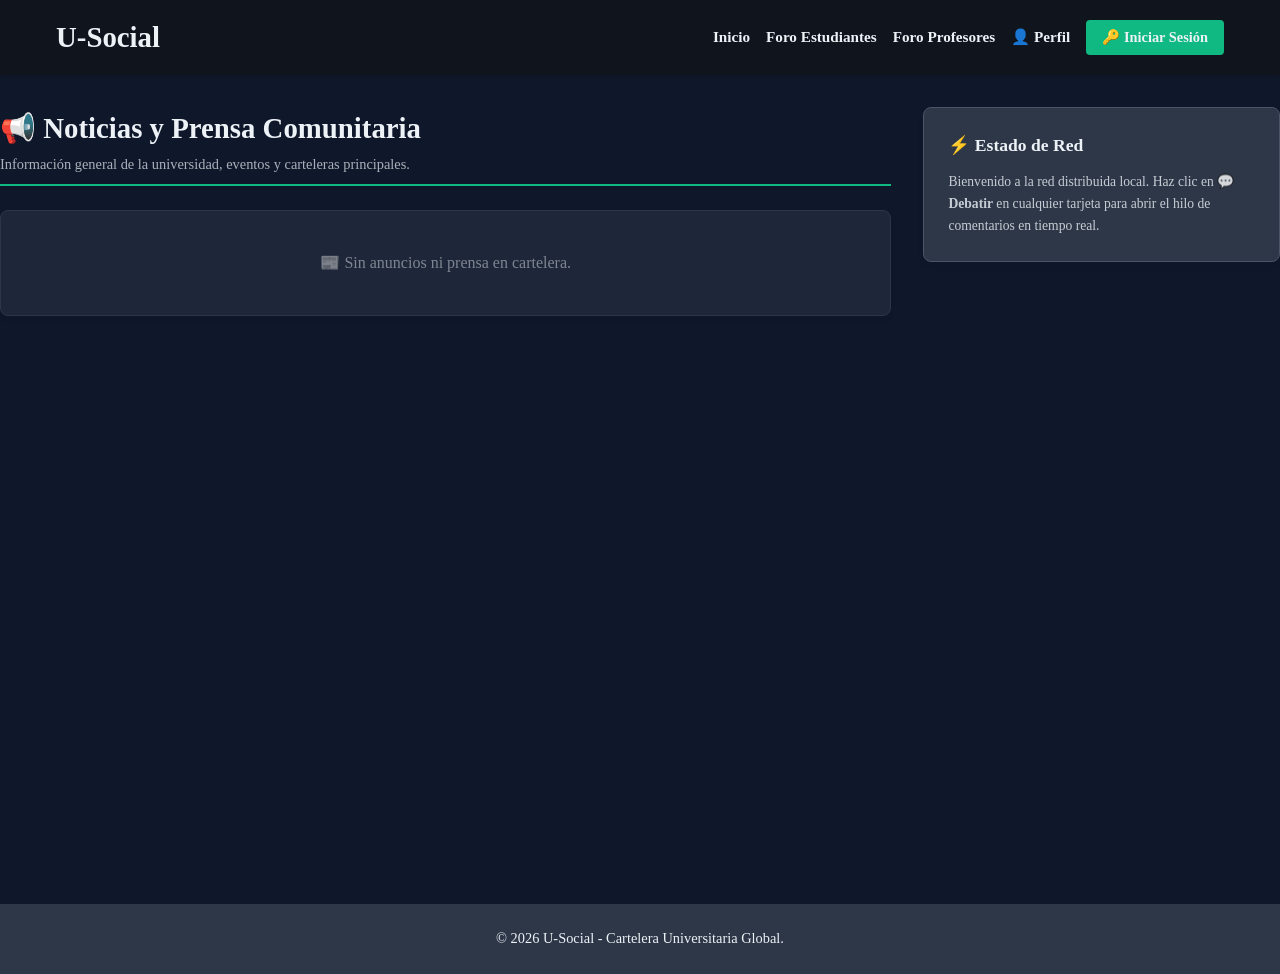
==== commit 3a15a4b2: "actualización" ====
--- a/pages/foro-estudiantes.html
+++ b/pages/foro-estudiantes.html
@@ -120,6 +120,14 @@
     <script src="../js/auth.js"></script>
     <script>
         document.addEventListener('DOMContentLoaded', () => {
+             /* CONTENCION DE SEGURIDAD INTERNA (Cierre de muro para usuarios sin sesión) */
+             const sesionTexto = localStorage.getItem('usuarioSesion');
+             if (!sesionTexto) {
+                 alert("⚠️ Acceso Restringido: Debes iniciar sesión para ingresar al Foro de Estudiantes.");
+                 window.location.replace('../index.html');
+                 return;
+             }
+
              logisticaSesionForo();
              cargarPostsForo('estudiantes');
 
@@ -131,7 +139,6 @@
                  const file = (inputFile && inputFile.files.length > 0) ? inputFile.files[0] : null;
 
                  let autor = "Estudiante Anónimo";
-                 const sesionTexto = localStorage.getItem('usuarioSesion');
                  if (sesionTexto) { autor = JSON.parse(sesionTexto).nombre; }
 
                  if (file) {
@@ -194,7 +201,6 @@
                 let adjuntoHTML = '';
                 if (item.fileData && item.fileType) {
                     if (item.fileType.startsWith('image/')) {
-                        /* SE CORRIGE EL CONTENEDOR DE LA IMAGEN EN EL FORO */
                         adjuntoHTML = `
                             <div style="margin-top:14px; width:100%; max-height:380px; overflow:hidden; border-radius:8px; background:rgba(0,0,0,0.2); display:flex; justify-content:center; align-items:center; clear:both;">
                                 <img src="${item.fileData}" style="width:100%; max-width:100%; height:auto; max-height:380px; object-fit: contain; display:block;">
